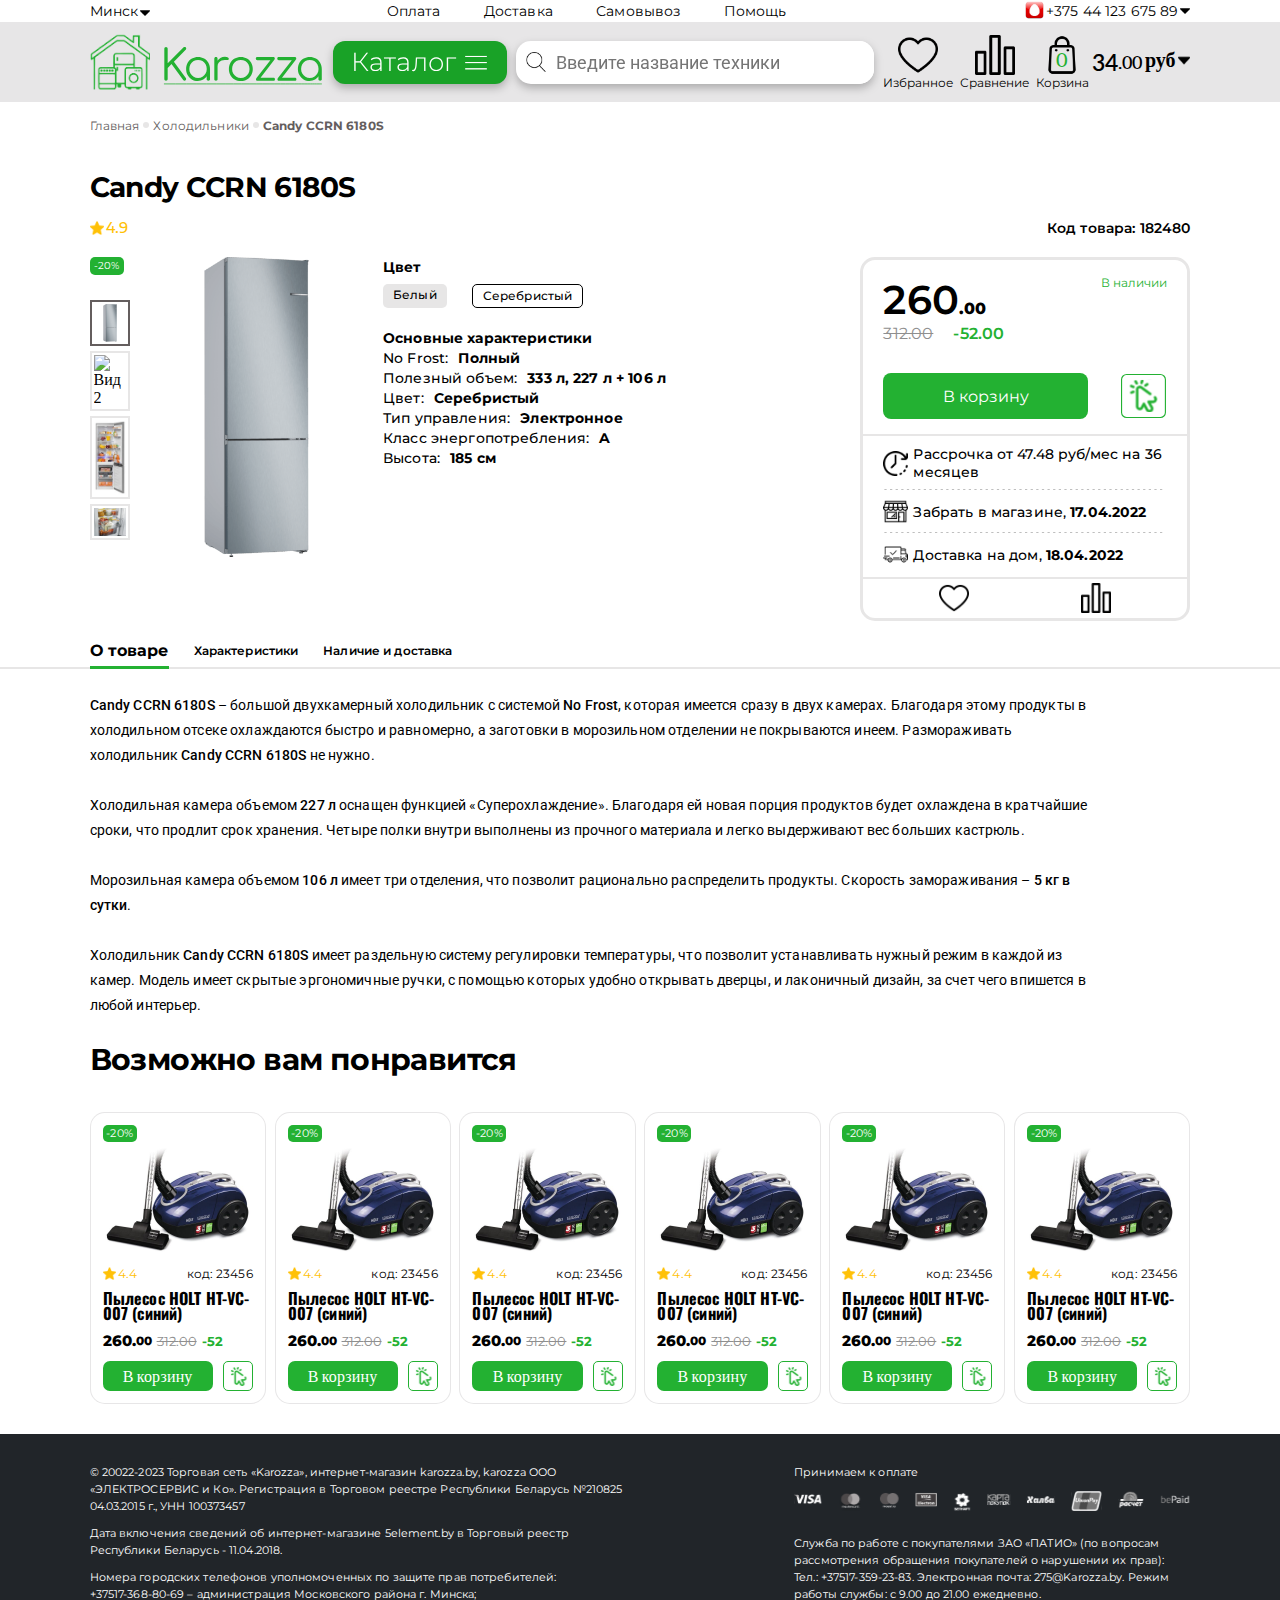
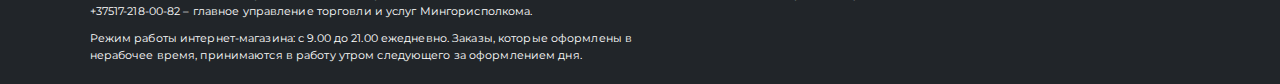
==== good.html @ b3f17692 "Адаптивная основа трёх страниц" ====
<!DOCTYPE html>
<html lang="ru">
  <head>
    <meta charset="utf-8" />
    <meta name="viewport" content="width=device-width, initial-scale=1" />
    <title>Karozza</title>
    <link
      rel="shortcut icon"
      href="./src/images/logo1.svg"
      type="image/x-icon"
    />
    <link rel="stylesheet" href="./src/scss/good_styles.css" />
    <link
      href="https://fonts.googleapis.com/css?family=Montserrat:100,200,300,regular,500,600,700,800,900,100italic,200italic,300italic,italic,500italic,600italic,700italic,800italic,900italic"
      rel="stylesheet"
    />
    <link
      href="https://fonts.googleapis.com/css?family=Comfortaa:300,regular,500,600,700"
      rel="stylesheet"
    />
    <link
      href="https://fonts.googleapis.com/css?family=Lato:100,100italic,300,300italic,regular,italic,700,700italic,900,900italic"
      rel="stylesheet"
    />
    <link
      href="https://fonts.googleapis.com/css?family=Oswald:200,300,regular,500,600,700"
      rel="stylesheet"
    />
    <link
      href="https://fonts.googleapis.com/css?family=Outfit:100,200,300,regular,500,600,700,800,900"
      rel="stylesheet"
    />
    <link
      href="https://fonts.googleapis.com/css?family=Roboto:100,100italic,300,300italic,regular,italic,500,500italic,700,700italic,900,900italic"
      rel="stylesheet"
    />
    <link
      href="https://fonts.googleapis.com/css?family=Encode+Sans+Expanded:100,200,300,regular,500,600,700,800,900"
      rel="stylesheet"
    />
  </head>
  <body>
    <header>
      <div class="under-menu">
        <div id="city">
          <p>Минск</p>
          <img class="city-down" src="./src/images/city-down.png" />
        </div>
        <div class="info">
          Информация<img class="info-down" src="./src/images/city-down.png" />
        </div>
        <div class="help">
          <p id="payment">Оплата</p>
          <p id="delivery">Доставка</p>
          <p id="selfCaring">Самовывоз</p>
          <p id="help">Помощь</p>
        </div>
        <div class="tel-number">
          <div class="num__change">
            <img src="src/images/MTS.png" class="tel-icon" />
            <p>+375 44 123 675 89</p>
          </div>
          <img class="num__icon-phone" src="src/images/phone.png" />
          <img class="num-down" src="src/images/city-down.png" />
        </div>
      </div>
      <div class="menu">
        <div class="logo">
          <img class="logo__img" src="src/images/logo.svg" />
          <img class="logo__text" src="./src/images/Name.svg" />
        </div>
        <div id="catalog">
          <p>Каталог</p>
          <img src="src/images/catalog.png" />
        </div>
        <div class="search">
          <img src="src/images/search.png" />
          <input type="text" placeholder="Введите название техники" />
        </div>
        <div class="buttons">
          <div class="menu-buttons">
            <img src="src/images/chosen.png" />
            <p>Избранное</p>
          </div>
          <div class="menu-buttons">
            <img src="src/images/comparison.png" />
            <p>Сравнение</p>
          </div>
          <div id="buy">
            <div class="busket-icon">
              <div>
                <img src="src/images/bag.png" />
                <p>Корзина</p>
              </div>
              <p id="amount">0</p>
            </div>
            <div class="menu__price">
              <p id="rub">34</p>
              <p class="t">.</p>
              <p id="kop">00</p>
              <p class="rub">руб</p>
              <img class="basket" src="src/images/city-down.png" />
            </div>
          </div>
        </div>
      </div>
      <div class="menu__bottom">
        <p class="menu__bottom-info">Информация</p>
        <p>Сравнение</p>
        <p>Избранное</p>
        <p>Корзина</p>
      </div>
    </header>
    <main>
      <section class="nav">
        <a><p>Главная</p></a>
        <img src="src/images/circle.svg" alt="" />
        <a><p>Холодильники</p></a>
        <img src="src/images/circle.svg" alt="" />
        <a><p class="bold">Candy CCRN 6180S</p></a>
      </section>
      <h1>Candy CCRN 6180S</h1>
      <div class="mark-code">
        <div class="mark">
          <img src="src/images/star.png" alt="Оценка:" />
          4.9
        </div>
        <p class="code">Код товара: 182480</p>
      </div>
      <section class="good">
        <div class="left">
          <div class="new-string">
            <div class="good__photos">
              <div class="sale">-20%</div>
              <img src="src/images/fridge.png" class="chosen" alt="Вид 1" />
              <img src="src/images/fridge-side1.png" alt="Вид 2" />
              <img src="src/images/fridge-side2.jpg" alt="Вид 3" />
              <img src="src/images/fridge-side3.jpg" alt="Вид 4" />
            </div>
            <img class="good__image-main" src="src/images/fridge.png" alt="" />
          </div>
          <div class="good__char">
            <div class="good__char-color">
              <p>Цвет</p>
              <div class="color-choose">
                <div class="chosen">Белый</div>
                <div>Серебристый</div>
              </div>
            </div>
            <p class="bold">Основные характеристики</p>
            <div class="row">
              <p>No Frost:⠀</p>
              <p class="bold">Полный</p>
            </div>
            <div class="row">
              <p>Полезный объем:⠀</p>
              <p class="bold">333 л, 227 л + 106 л</p>
            </div>
            <div class="row">
              <p>Цвет:⠀</p>
              <p class="bold">Серебристый</p>
            </div>
            <div class="row">
              <p>Тип управления:⠀</p>
              <p class="bold">Электронное</p>
            </div>
            <div class="row">
              <p>Класс энергопотребления:⠀</p>
              <p class="bold">A</p>
            </div>
            <div class="row">
              <p>Высота:⠀</p>
              <p class="bold">185 см</p>
            </div>
          </div>
        </div>
        <div class="good__actions">
          <p class="aval">В наличии</p>
          <div class="good__actions__price">
            <div class="literal">
              <p class="literal-rub">260</p>
              <p class="literal-kop">.00</p>
            </div>
            <div>
              <p class="before-price">312.00</p>
              <p class="minus-price">-52.00</p>
            </div>
          </div>
          <div class="good__actions-buttons">
            <button>В корзину</button>
            <img src="src/images/OneClickBuy.svg" />
          </div>
          <img class="long-line" src="src/images/long-line.png" />
          <div class="row">
            <img src="src/images/clock.png" />
            <p>Рассрочка от 47.48 руб/мес на 36 месяцев</p>
          </div>
          <img class="line" src="src/images/line.svg" alt="" />
          <div class="row">
            <img src="src/images/shop.png" />
            <p>Забрать в магазине, <span class="bold">17.04.2022</span></p>
          </div>
          <img class="line" src="src/images/line.svg" alt="" />
          <div class="row">
            <img src="src/images/car.png" />
            <p>Доставка на дом, <span class="bold">18.04.2022</span></p>
          </div>
          <img class="long-line" src="src/images/long-line.png" />
          <div class="like">
            <img src="src/images/chosen.png" />
            <img src="src/images/comparison.png" />
          </div>
        </div>
      </section>
      <section class="text">
        <div class="text__headers">
          <p class="chosen">О товаре</p>
          <p>Характеристики</p>
          <p>Наличие и доставка</p>
        </div>
        <img src="src/images/long-line.png" class="long-line" />
        <p class="text__main-text">
          <span class="bold">Candy CCRN 6180S</span> – большой двухкамерный
          холодильник с системой <span class="bold">No Frost</span>, которая
          имеется сразу в двух камерах. Благодаря этому продукты в холодильном
          отсеке охлаждаются быстро и равномерно, а заготовки в морозильном
          отделении не покрываются инеем. Размораживать холодильник
          <span class="bold">Candy CCRN 6180S</span> не нужно.
          <br />
          <br />
          Холодильная камера объемом <span class="bold">227 л</span> оснащен
          функцией «Суперохлаждение». Благодаря ей новая порция продуктов будет
          охлаждена в кратчайшие сроки, что продлит срок хранения. Четыре полки
          внутри выполнены из прочного материала и легко выдерживают вес больших
          кастрюль.
          <br />
          <br />
          Морозильная камера объемом <span class="bold">106 л</span> имеет три
          отделения, что позволит рационально распределить продукты. Скорость
          замораживания – <span class="bold">5 кг в сутки</span>. <br /><br />
          Холодильник <span class="bold">Candy CCRN 6180S</span> имеет
          раздельную систему регулировки температуры, что позволит устанавливать
          нужный режим в каждой из камер. Модель имеет скрытые эргономичные
          ручки, с помощью которых удобно открывать дверцы, и лаконичный дизайн,
          за счет чего впишется в любой интерьер.
        </p>
      </section>
      <section class="hits">
        <div class="string-hits">
          <h1>Возможно вам понравится</h1>
        </div>
        <div class="all-hits">
          <div class="main-good">
            <div class="sale">-20%</div>
            <img src="src/images/vac-cl.png" />
            <div class="good-info">
              <div class="mark">
                <img src="src/images/star.png" />
                <p>4.4</p>
              </div>
              <p>код: 23456</p>
            </div>
            <p id="name">Пылесос HOLT HT-VC-007 (синий)</p>
            <div class="price">
              <div class="main-price">
                <p class="literal-rub">260.</p>
                <p class="literal-cop">00</p>
              </div>
              <div class="before-price">
                <p class="before-rub">312.</p>
                <p class="before-kop">00</p>
              </div>
              <p class="minus-price">-52</p>
            </div>
            <div class="good-buttons">
              <button>В корзину</button>
              <div><img class="click" src="src/images/click.svg" /></div>
            </div>
          </div>
          <div class="main-good">
            <div class="sale">-20%</div>
            <img src="src/images/vac-cl.png" />
            <div class="good-info">
              <div class="mark">
                <img src="src/images/star.png" />
                <p>4.4</p>
              </div>
              <p>код: 23456</p>
            </div>
            <p id="name">Пылесос HOLT HT-VC-007 (синий)</p>
            <div class="price">
              <div class="main-price">
                <p class="literal-rub">260.</p>
                <p class="literal-cop">00</p>
              </div>
              <div class="before-price">
                <p class="before-rub">312.</p>
                <p class="before-kop">00</p>
              </div>
              <p class="minus-price">-52</p>
            </div>
            <div class="good-buttons">
              <button>В корзину</button>
              <div><img class="click" src="src/images/click.svg" /></div>
            </div>
          </div>
          <div class="main-good">
            <div class="sale">-20%</div>
            <img src="src/images/vac-cl.png" />
            <div class="good-info">
              <div class="mark">
                <img src="src/images/star.png" />
                <p>4.4</p>
              </div>
              <p>код: 23456</p>
            </div>
            <p id="name">Пылесос HOLT HT-VC-007 (синий)</p>
            <div class="price">
              <div class="main-price">
                <p class="literal-rub">260.</p>
                <p class="literal-cop">00</p>
              </div>
              <div class="before-price">
                <p class="before-rub">312.</p>
                <p class="before-kop">00</p>
              </div>
              <p class="minus-price">-52</p>
            </div>
            <div class="good-buttons">
              <button>В корзину</button>
              <div><img class="click" src="src/images/click.svg" /></div>
            </div>
          </div>
          <div class="good__string-new"></div>
          <div class="main-good">
            <div class="sale">-20%</div>
            <img src="src/images/vac-cl.png" />
            <div class="good-info">
              <div class="mark">
                <img src="src/images/star.png" />
                <p>4.4</p>
              </div>
              <p>код: 23456</p>
            </div>
            <p id="name">Пылесос HOLT HT-VC-007 (синий)</p>
            <div class="price">
              <div class="main-price">
                <p class="literal-rub">260.</p>
                <p class="literal-cop">00</p>
              </div>
              <div class="before-price">
                <p class="before-rub">312.</p>
                <p class="before-kop">00</p>
              </div>
              <p class="minus-price">-52</p>
            </div>
            <div class="good-buttons">
              <button>В корзину</button>
              <div><img class="click" src="src/images/click.svg" /></div>
            </div>
          </div>
          <div class="main-good">
            <div class="sale">-20%</div>
            <img src="src/images/vac-cl.png" />
            <div class="good-info">
              <div class="mark">
                <img src="src/images/star.png" />
                <p>4.4</p>
              </div>
              <p>код: 23456</p>
            </div>
            <p id="name">Пылесос HOLT HT-VC-007 (синий)</p>
            <div class="price">
              <div class="main-price">
                <p class="literal-rub">260.</p>
                <p class="literal-cop">00</p>
              </div>
              <div class="before-price">
                <p class="before-rub">312.</p>
                <p class="before-kop">00</p>
              </div>
              <p class="minus-price">-52</p>
            </div>
            <div class="good-buttons">
              <button>В корзину</button>
              <div><img class="click" src="src/images/click.svg" /></div>
            </div>
          </div>
          <div class="main-good">
            <div class="sale">-20%</div>
            <img src="src/images/vac-cl.png" />
            <div class="good-info">
              <div class="mark">
                <img src="src/images/star.png" />
                <p>4.4</p>
              </div>
              <p>код: 23456</p>
            </div>
            <p id="name">Пылесос HOLT HT-VC-007 (синий)</p>
            <div class="price">
              <div class="main-price">
                <p class="literal-rub">260.</p>
                <p class="literal-cop">00</p>
              </div>
              <div class="before-price">
                <p class="before-rub">312.</p>
                <p class="before-kop">00</p>
              </div>
              <p class="minus-price">-52</p>
            </div>
            <div class="good-buttons">
              <button>В корзину</button>
              <div><img class="click" src="src/images/click.svg" /></div>
            </div>
          </div>
        </div>
      </section>
    </main>
    <footer>
      <div class="footer__container-first">
        <p class="foot-text">
          © 20022-2023 Торговая сеть «Karozza», интернет-магазин karozza.by,
          karozza ООО «ЭЛЕКТРОСЕРВИС и Ко». Регистрация в Торговом реестре
          Республики Беларусь №210825 04.03.2015 г., УНН 100373457
        </p>
        <p class="foot-text">
          Дата включения сведений об интернет-магазине 5element.by в Торговый
          реестр Республики Беларусь - 11.04.2018.
        </p>
        <p class="foot-text">
          Номера городских телефонов уполномоченных по защите прав
          потребителей:<br />
          +37517-368-80-69 – администрация Московского района г. Минска;<br />
          +37517-218-00-82 – главное управление торговли и услуг
          Мингорисполкома.
        </p>
        <p class="foot-text">
          Режим работы интернет-магазина: с 9.00 до 21.00 ежедневно. Заказы,
          которые оформлены в нерабочее время, принимаются в работу утром
          следующего за оформлением дня.
        </p>
      </div>
      <div>
        <p>Принимаем к оплате</p>
        <img src="src/images/PaymentIcons.svg" />
        <p>
          Служба по работе с покупателями ЗАО «ПАТИО» (по вопросам рассмотрения
          обращения покупателей о нарушении их прав): Тел.: +37517-359-23-83.
          Электронная почта: 275@Karozza.by. Режим работы службы: с 9.00 до
          21.00 ежедневно.
        </p>
      </div>
      <div class="footer__low-width">
        <p>Принимаем к оплате</p>
        <img src="src/images/PaymentIcons.svg" />
        <p>
          Служба по работе с покупателями ЗАО «ПАТИО»<br />
          (по вопросам рассмотрения обращения покупателей о нарушении их
          прав):<br />
          Тел.: +37517-359-23-83.<br />
          Электронная почта: 275@Karozza.by<br />
          Режим работы службы: с 9.00 до 21.00 ежедневно.
        </p>
        <p class="foot-text">
          © 20022-2023 Торговая сеть «Karozza», интернет-магазин karozza.by,
          karozza ООО «ЭЛЕКТРОСЕРВИС и Ко».<br />
          Регистрация в Торговом реестре Республики Беларусь №210825 04.03.2015
          г., УНН 100373457
        </p>
        <p class="foot-text">
          Дата включения сведений об интернет-магазине 5element.by в Торговый
          реестр Республики Беларусь - 11.04.2018.
        </p>
        <p class="foot-text">
          Номера городских телефонов уполномоченных по защите прав
          потребителей:<br />
          +37517-368-80-69 – администрация Московского района г. Минска;<br />
          +37517-218-00-82 – главное управление торговли и услуг
          Мингорисполкома.
        </p>
        <p class="foot-text">
          Режим работы интернет-магазина: с 9.00 до 21.00 ежедневно.<br />
          Заказы, которые оформлены в нерабочее время, принимаются в работу
          утром следующего за оформлением дня.
        </p>
      </div>
    </footer>
  </body>
</html>
---- src/scss/good_styles.css ----
* {
  padding: 0;
  margin: 0;
  border: 0;
}

*,
*:before,
*:after {
  box-sizing: border-box;
  -moz-box-sizing: border-box;
  -webkit-box-sizing: border-box;
}

a:focus,
a:active {
  outline: none;
}

header .under-menu {
  font-family: "Montserrat";
  font-style: normal;
  font-weight: 400;
  font-size: 14px;
  line-height: 22px;
  letter-spacing: 0.01em;
}

header .menu #amount, header .menu .menu__price {
  font-family: "Lato";
  font-style: normal;
}

header {
  position: fixed;
  width: 100%;
  z-index: 1000;
}

header .under-menu {
  background-color: white;
  display: flex;
  align-items: center;
  justify-content: space-between;
}

header .under-menu * {
  display: flex;
  align-items: center;
}

header .under-menu #city {
  margin-left: 7%;
  position: relative;
  width: auto;
}

header .under-menu .city-down {
  margin-left: 2px;
  margin-top: 3px;
  position: relative;
  width: 10px;
}

header .under-menu .help {
  position: relative;
  display: flex;
  justify-content: space-between;
  width: 400px;
}

header .under-menu .help:first-child {
  margin-left: 15%;
}

header .under-menu .tel-number {
  position: relative;
  margin-right: 7%;
}

header .under-menu .tel-number .num__icon-phone {
  width: 15px;
  height: auto;
  display: none;
}

header .under-menu .tel-number img {
  width: 23px;
  height: 21px;
}

header .under-menu .tel-number .num-down {
  margin-left: 2px;
  margin-top: 0px;
  position: relative;
  width: 10px;
  height: 10px;
}

header .info {
  display: none;
}

header .menu {
  display: flex;
  align-items: center;
  justify-content: space-between;
  height: 80px;
  width: 100%;
  background-color: #e7e6e7;
}

header .menu * {
  display: flex;
}

header .menu .logo {
  align-items: center;
  margin-left: 7%;
}

header .menu .logo .logo__text {
  width: 165px;
  margin-left: 10px;
  margin-top: 10px;
}

header .menu .logo .logo__img {
  width: 60px;
}

header .menu .logo p {
  font-family: "Comfortaa";
  font-style: normal;
  font-weight: 400;
  font-size: 45px;
  letter-spacing: -0.05em;
  color: #23b132;
  padding-bottom: -1000px;
  border-bottom: 1px solid #23b132;
}

header .menu #catalog {
  background-color: #19a227;
  border-radius: 12px;
  display: flex;
  align-items: center;
  color: #ffffff;
  width: 174px;
  height: 43px;
  font-family: "Montserrat";
  font-style: normal;
  font-weight: 300;
  font-size: 26px;
  letter-spacing: 0.01em;
  filter: drop-shadow(0px 4px 4px rgba(0, 0, 0, 0.25));
}

header .menu #catalog p {
  margin-left: 10%;
}

header .menu #catalog img {
  width: 22px;
  height: 20px;
  margin-top: -1px;
  margin-left: 5%;
  filter: invert(1);
}

header .menu .search {
  display: flex;
  align-items: center;
  width: 28%;
  height: 43px;
  background-color: white;
  border-radius: 15px;
  filter: drop-shadow(0px 4px 4px rgba(0, 0, 0, 0.25));
}

header .menu .search img {
  margin: 10px;
  width: 20px;
}

header .menu .search input {
  font-family: "Roboto";
  font-style: normal;
  font-weight: 400;
  font-size: 18px;
  line-height: 23px;
  outline: none;
  height: 43px;
  width: 100%;
  border-top-right-radius: 15px;
  border-bottom-right-radius: 15px;
}

header .menu .menu-buttons {
  display: flex;
  flex-direction: column;
  align-items: center;
  font-family: "Montserrat";
  font-style: normal;
  font-weight: 400;
  font-size: 12px;
}

header .menu .menu-buttons img {
  width: 40px;
}

header .menu #amount {
  font-weight: 500;
  font-size: 20px;
  line-height: 24px;
  margin-left: 0px;
}

header .menu .buttons {
  margin-right: 7%;
  width: 24%;
  align-items: center;
  justify-content: space-between;
  display: flex;
}

header .menu .menu__price {
  display: flex;
  align-items: center;
  margin-left: 3px;
  font-weight: 600;
  line-height: 31px;
}

header .menu .menu__price #rub {
  font-size: 23px;
}

header .menu .menu__price .t {
  font-size: 18px;
}

header .menu .menu__price #kop {
  font-size: 18px;
}

header .menu .menu__price .rub {
  font-size: 20px;
  font-family: "Open Sans";
  margin-left: 3px;
  margin-top: -3px;
}

header .menu .menu__price img {
  margin-left: 2px;
  margin-top: -3px;
  position: relative;
  width: 12.85px;
  height: 12.45px;
}

header .menu .busket-icon {
  display: flex;
  flex-direction: column;
  align-items: center;
  font-family: "Montserrat";
  font-style: normal;
  font-weight: 400;
  font-size: 12px;
}

header .menu .busket-icon * {
  display: flex;
  flex-direction: column;
  align-items: center;
}

header .menu .busket-icon img {
  width: 40px;
}

header .menu .busket-icon #amount {
  position: relative;
  color: #23b132;
  top: -43px;
  margin-bottom: -25px;
}

header .menu__bottom {
  width: 100%;
  display: none;
  align-items: center;
  position: fixed;
  bottom: 0;
  z-index: 1000;
}

header .menu__bottom p {
  width: 100%;
  text-align: center;
  height: 40px;
  border: 1px solid rgba(35, 31, 32, 0.11);
  background-color: white;
  line-height: 40px;
  font-family: "Montserrat";
  font-style: normal;
  font-weight: 400;
  font-size: 14px;
}

header .menu__bottom-info {
  display: none;
}

@media (max-width: 1250px) {
  header .menu .menu__price {
    display: none;
  }
}

@media (max-width: 1200px) {
  header .menu #catalog {
    width: 43px;
    justify-content: center;
  }
  header .menu #catalog p {
    display: none;
  }
  header .menu #catalog img {
    margin-left: 0;
  }
}

@media (max-width: 900px) {
  header .under-menu .help {
    width: 300px;
  }
  header .menu .buttons {
    display: none;
  }
  header .menu .search {
    margin-right: 7%;
    width: 50%;
  }
  header .menu__bottom {
    display: flex;
  }
}

@media (max-width: 800px) {
  header .menu .logo__text {
    display: none;
  }
  header .menu .search {
    width: 70%;
  }
}

@media (max-width: 700px) {
  header .under-menu #city {
    margin-left: 2%;
  }
  header .under-menu .tel-number {
    margin-right: 2%;
  }
  header .under-menu .help {
    display: none;
  }
  header .menu .logo {
    margin-left: 2%;
  }
  header .menu .search {
    margin-right: 2%;
  }
  header .menu__bottom .menu__bottom-info {
    display: block;
  }
}

@media (max-width: 450px) {
  header .menu .search {
    width: 58%;
  }
  header .menu__bottom {
    height: 30px;
  }
  header .menu__bottom p {
    font-size: 10px;
  }
}

footer {
  background-color: #212529;
  padding: 30px;
  padding-bottom: 10px;
  padding-left: 7%;
  padding-right: 7%;
  display: flex;
  justify-content: space-between;
  flex-wrap: wrap;
  position: relative;
  z-index: auto;
}

footer p {
  font-family: "Montserrat";
  font-style: normal;
  font-weight: 400;
  font-size: 11px;
  line-height: 17px;
  letter-spacing: 0.01em;
  color: #ffffff;
  margin-bottom: 10px;
}

footer div {
  width: 36%;
}

footer div img {
  width: 100%;
  margin-bottom: 20px;
}

footer .footer__container-first {
  width: 50%;
}

footer .footer__low-width {
  width: 100%;
  display: none;
}

@media (max-width: 700px) {
  footer {
    padding-right: 2%;
    padding-left: 2%;
  }
}

@media (max-width: 1200px) {
  footer div {
    display: none;
  }
  footer .footer__low-width {
    display: block;
  }
  footer .footer__low-width img {
    width: 400px;
  }
}

@media (max-width: 900px) {
  footer {
    padding-bottom: 50px;
  }
}

@media (max-width: 450px) {
  footer .footer__low-width img {
    width: 100%;
  }
}

body {
  user-select: none;
}

main {
  padding: 102px 7% 30px 7%;
  overflow: hidden;
}

main .nav {
  display: flex;
  align-items: center;
  padding-top: 15px;
  padding-bottom: 30px;
}

main .nav a {
  font-family: "Montserrat";
  font-style: normal;
  font-size: 12px;
  line-height: 18px;
  letter-spacing: 0.01em;
  color: #645e5e;
}

main .nav img {
  margin: 0 4px 2px 4px;
  width: 6px;
}

main .nav .bold {
  font-weight: bold;
}

main h1 {
  font-family: "Montserrat";
  font-style: normal;
  font-weight: 700;
  font-size: 28px;
  line-height: 44px;
  letter-spacing: -0.02em;
  margin-bottom: 10px;
}

main .mark-code {
  display: flex;
  justify-content: space-between;
}

main .mark-code .mark {
  display: flex;
  align-items: center;
  color: #ffc107;
  font-family: "Encode Sans Expanded";
  font-style: normal;
  font-weight: 500;
  font-size: 14px;
  line-height: 16px;
  letter-spacing: 0.01em;
}

main .mark-code .mark img {
  width: 14px;
  margin-right: 2px;
}

main .mark-code .code {
  font-family: "Montserrat";
  font-style: normal;
  font-weight: 600;
  font-size: 14px;
  letter-spacing: 0.01em;
}

main .good__string-new {
  display: none;
  height: 5px;
  width: 1000px;
}

main .main-good {
  background: #ffffff;
  border-radius: 15px;
  border: 3px solid rgba(35, 31, 32, 0.11);
  width: 200px;
  height: auto;
  padding: 12px;
}

main .main-good #name {
  font-family: "Oswald";
  font-style: normal;
  font-weight: 700;
  font-size: 15px;
  line-height: 15px;
  letter-spacing: 0.01em;
  margin-top: 10px;
}

main .main-good .sale {
  position: relative;
  background: #23b132;
  border-radius: 5px;
  width: 34px;
  height: 17px;
  color: white;
  font-family: "Montserrat";
  font-style: normal;
  font-weight: 400;
  text-align: center;
  font-size: 11px;
  line-height: 17px;
  letter-spacing: 0.01em;
  z-index: 10;
}

main .main-good img {
  position: relative;
  margin-top: -20px;
  width: 180px;
  z-index: 1;
}

main .main-good .mark {
  display: flex;
  align-items: center;
  color: #ffc107;
  font-family: "Encode Sans";
  font-style: normal;
  font-weight: 400;
  font-size: 15px;
  letter-spacing: 0.01em;
}

main .main-good .mark img {
  width: 13px;
  margin-right: 2px;
  margin-top: 0;
}

main .main-good .price {
  margin-top: 10px;
  margin-bottom: 10px;
  display: flex;
  align-items: center;
  flex-wrap: wrap;
}

main .main-good .price .main-price {
  display: flex;
  align-items: center;
}

main .main-good .price .main-price .literal-rub {
  font-family: "Montserrat";
  font-style: normal;
  font-weight: 800;
  font-size: 15px;
}

main .main-good .price .main-price .literal-cop {
  font-family: "Montserrat";
  font-style: normal;
  font-weight: 800;
  font-size: 12px;
}

main .main-good .price .before-price {
  display: flex;
  align-items: center;
  margin-left: 5px;
  color: #8f8f8f;
  font-family: "Montserrat";
  font-style: normal;
  font-weight: 400;
  font-size: 13px;
  text-decoration: line-through;
}

main .main-good .price .minus-price {
  font-family: "Montserrat";
  margin-left: 5px;
  font-style: normal;
  font-weight: 700;
  font-size: 13px;
  line-height: 20px;
  color: #23b132;
}

main .main-good .good-buttons {
  display: flex;
  align-items: center;
}

main .main-good .good-buttons button {
  width: 170px;
  height: 30px;
  background: #23b132;
  border-radius: 7px;
  font-family: "Outfit";
  font-style: normal;
  font-weight: 400;
  font-size: 16px;
  letter-spacing: 0.01em;
  color: #ffffff;
}

main .main-good .good-buttons div {
  padding: 5px;
  width: 30px;
  height: 30px;
  margin-left: 10px;
  border-radius: 5px;
  border: #23b132 solid 1px;
}

main .main-good .good-buttons .click {
  margin: 0;
  width: 20px;
}

main .main-good .good-info {
  display: flex;
  position: relative;
  z-index: 10;
  align-items: center;
  justify-content: space-between;
  margin-top: -10px;
}

main .main-good .good-info p {
  font-family: "Montserrat";
  font-style: normal;
  font-weight: 400;
  font-size: 12px;
  letter-spacing: 0.01em;
}

main .hits {
  width: 100%;
  margin-top: 20px;
}

main .hits h1 {
  font-family: "Montserrat";
  font-style: normal;
  font-weight: 700;
  font-size: 30px;
  margin-bottom: 30px;
}

main .hits .all-hits {
  display: flex;
  align-items: center;
  justify-content: space-between;
  width: 100%;
  flex-wrap: wrap;
}

main .text .long-line {
  margin-left: -10%;
  width: 120%;
  height: 2px;
}

main .text__main-text {
  margin-top: 20px;
  font-family: "Roboto";
  font-style: normal;
  font-weight: 400;
  font-size: 13.5px;
  line-height: 25px;
  letter-spacing: 0.01em;
  max-width: 1000px;
}

main .text__main-text .bold {
  font-weight: 500;
}

main .text__headers {
  position: relative;
  margin-top: 20px;
  z-index: 1;
  display: flex;
  font-family: "Montserrat";
  font-style: normal;
  font-weight: 600;
  font-size: 12px;
  line-height: 20px;
  letter-spacing: 0.01em;
  margin-bottom: -14.5px;
}

main .text__headers p {
  margin-right: 25px;
}

main .text__headers p:hover {
  animation: font 0.5s forwards;
}

main .text__headers .chosen {
  font-weight: 700;
  font-size: 16px;
  padding-bottom: 5px;
  border-bottom: 3px solid #23b132;
}

main .text__headers .chosen:hover {
  animation: none;
}

@keyframes font {
  from {
    font-weight: 600;
    font-size: 12px;
  }
  to {
    font-weight: 700;
    font-size: 16px;
  }
}

main .new-string {
  display: flex;
}

main .good {
  margin-top: 20px;
  display: flex;
  justify-content: space-between;
}

main .good .left {
  display: flex;
  justify-content: space-between;
  width: 50%;
}

main .good__actions {
  border: 3px solid #e7e6e6;
  border-radius: 15px;
  width: 330px;
  padding: 20px;
  padding-bottom: 5px;
}

main .good__actions .line {
  width: 100%;
}

main .good__actions .like {
  display: flex;
  justify-content: space-around;
}

main .good__actions .like img {
  width: 30px;
}

main .good__actions .row {
  display: flex;
  align-items: center;
  font-family: "Montserrat";
  font-style: normal;
  font-weight: 500;
  font-size: 14px;
  letter-spacing: 0.01em;
  margin-top: 5px;
  margin-bottom: -5px;
}

main .good__actions .row .bold {
  font-weight: bold;
}

main .good__actions .row img {
  width: 25px;
  margin-right: 5px;
}

main .good__actions .long-line {
  width: calc(100% + 41px);
  margin-left: -20px;
  height: 2px;
  margin-top: 15px;
}

main .good__actions-buttons {
  display: flex;
  align-items: center;
  justify-content: space-between;
  margin-top: 30px;
}

main .good__actions-buttons button {
  font-family: "Montserrat";
  font-style: normal;
  font-weight: 400;
  font-size: 16px;
  background-color: #23b132;
  padding: 10px;
  width: 72%;
  border-radius: 8px;
  color: white;
  height: 46px;
}

main .good__actions-buttons img {
  width: 46px;
}

main .good__actions .aval {
  font-family: "Montserrat";
  font-style: normal;
  font-weight: 400;
  font-size: 12px;
  text-align: right;
  color: #23b132;
  margin: -5px 0 -15px;
}

main .good__actions__price {
  font-family: "Montserrat";
  font-style: normal;
  letter-spacing: 0.01em;
}

main .good__actions__price .literal {
  display: flex;
  align-items: flex-end;
}

main .good__actions__price .literal .literal-rub {
  font-weight: 600;
  font-size: 40px;
}

main .good__actions__price .literal .literal-kop {
  margin-bottom: 6px;
  font-size: 13;
  font-weight: 800;
}

main .good__actions__price div {
  display: flex;
  align-items: center;
}

main .good__actions__price div .before-price {
  font-size: 16px;
  text-decoration-line: line-through;
  color: #8f8f8f;
  margin-right: 20px;
}

main .good__actions__price div .minus-price {
  font-size: 16px;
  font-weight: 600;
  color: #23b132;
}

main .good__image-main {
  height: 300px;
}

main .good__char {
  font-family: "Montserrat";
  font-style: normal;
  font-weight: 700;
  min-width: 300px;
  font-size: 14px;
  line-height: 20px;
  letter-spacing: 0.01em;
}

main .good__char .bold {
  font-weight: bold;
}

main .good__char .row {
  display: flex;
  align-items: center;
  font-weight: 500;
}

main .good__char-color p {
  margin-bottom: 7px;
}

main .good__char-color .color-choose {
  display: flex;
  margin-bottom: 20px;
  font-weight: 500;
}

main .good__char-color .color-choose div {
  border: 1px solid black;
  border-radius: 5px;
  padding: 1px 10px 1px 10px;
  font-size: 12px;
  margin-right: 25px;
}

main .good__char-color .color-choose .chosen {
  border: 0;
  background-color: #e7e6e6;
}

main .good__photos {
  display: flex;
  flex-direction: column;
}

main .good__photos .chosen {
  border-color: #645e5e;
}

main .good__photos .sale {
  display: block;
  background-color: #23b132;
  border-radius: 5px;
  color: white;
  font-family: "Montserrat";
  font-style: normal;
  font-weight: 400;
  font-size: 10px;
  line-height: 18px;
  letter-spacing: 0.01em;
  text-align: center;
  height: 18px;
  width: 34px;
  margin-bottom: 20px;
}

main .good__photos img {
  width: 40px;
  border: 2px solid #e7e6e6;
  padding: 2px;
  margin-top: 5px;
}

@media (max-width: 1300px) {
  main .main-good {
    width: 16%;
    border: 1px solid rgba(35, 31, 32, 0.11);
  }
}

@media (max-width: 1300px) and (max-width: 1000px) {
  main .main-good #name {
    font-size: calc( 8px + 20.4 * ((100vw - 320px) / 1920));
  }
}

@media (max-width: 1300px) and (min-width: 1000px) {
  main .main-good #name {
    font-size: calc(8px + 12 * (100vw / 1920));
  }
}

@media (max-width: 1300px) {
  main .main-good img {
    width: 100%;
  }
}

@media (max-width: 1100px) {
  main .good__char {
    font-size: calc( 8px + 12 * ((100vw - 320px) / 1600));
    line-height: normal;
  }
  main .good__char-color .color-choose div {
    padding-top: 3px;
    padding-bottom: 3px;
  }
  main .good__actions {
    width: 280px;
  }
  main .good__actions-buttons {
    margin-top: 10px;
  }
}

@media (max-width: 1100px) and (max-width: 1000px) {
  main .main-good .price .main-price .literal-rub {
    font-size: calc( 6px + 22.1 * ((100vw - 320px) / 1920));
  }
}

@media (max-width: 1100px) and (min-width: 1000px) {
  main .main-good .price .main-price .literal-rub {
    font-size: calc(6px + 13 * (100vw / 1920));
  }
}

@media (max-width: 1100px) and (max-width: 1000px) {
  main .main-good .price .main-price .literal-cop {
    font-size: calc( 4px + 18.7 * ((100vw - 320px) / 1920));
  }
}

@media (max-width: 1100px) and (min-width: 1000px) {
  main .main-good .price .main-price .literal-cop {
    font-size: calc(4px + 11 * (100vw / 1920));
  }
}

@media (max-width: 1100px) and (max-width: 1000px) {
  main .main-good .price .before-price {
    font-size: calc( 5px + 18.7 * ((100vw - 320px) / 1920));
  }
}

@media (max-width: 1100px) and (min-width: 1000px) {
  main .main-good .price .before-price {
    font-size: calc(5px + 11 * (100vw / 1920));
  }
}

@media (max-width: 1100px) {
  main .main-good .price .minus-price {
    margin-right: -5px;
  }
}

@media (max-width: 1100px) and (max-width: 1000px) {
  main .main-good .price .minus-price {
    font-size: calc( 2px + 28.9 * ((100vw - 320px) / 1920));
  }
}

@media (max-width: 1100px) and (min-width: 1000px) {
  main .main-good .price .minus-price {
    font-size: calc(2px + 17 * (100vw / 1920));
  }
}

@media (max-width: 1000px) {
  main .main-good {
    padding: 6px;
  }
  main .main-good #name {
    margin-top: 2px;
  }
  main .main-good .good-info img {
    width: 10px;
  }
}

@media (max-width: 1000px) and (max-width: 1000px) {
  main .main-good .good-info p {
    font-size: calc( 6px + 13.6 * ((100vw - 320px) / 1920));
  }
}

@media (max-width: 1000px) and (min-width: 1000px) {
  main .main-good .good-info p {
    font-size: calc(6px + 8 * (100vw / 1920));
  }
}

@media (max-width: 1000px) {
  main .main-good .price {
    margin-top: 2px;
    margin-bottom: 2px;
  }
}

@media (max-width: 1000px) and (max-width: 1000px) {
  main .main-good .good-buttons button {
    font-size: calc( 5px + 17 * ((100vw - 320px) / 1920));
  }
}

@media (max-width: 1000px) and (min-width: 1000px) {
  main .main-good .good-buttons button {
    font-size: calc(5px + 10 * (100vw / 1920));
  }
}

@media (max-width: 1000px) {
  main .good__image-main {
    height: 200px;
  }
  main .good__photos img {
    width: 30px;
  }
  main .good__actions {
    background-color: white;
    padding: 5px;
    width: 143px;
  }
  main .good__actions .aval {
    margin-top: -3px;
  }
  main .good__actions__price .literal {
    margin-bottom: -3px;
  }
  main .good__actions__price .literal .literal-rub {
    font-size: 30px;
  }
  main .good__actions__price .literal .literal-kop {
    font-size: 12px;
    margin-bottom: 4px;
  }
  main .good__actions__price .before-price {
    font-size: 14px;
  }
  main .good__actions__price .minus-price {
    font-size: 14px;
    margin-right: 10px;
  }
  main .good__actions .long-line {
    width: calc(100% + 11px);
    margin-left: -6px;
  }
  main .good__actions .like img {
    width: 25px;
  }
  main .good__actions .row {
    font-size: 10px;
    margin-top: -3px;
    margin-bottom: -10px;
  }
  main .good__actions .row img {
    width: 20px;
  }
  main .good__actions-buttons {
    margin-top: 2px;
    margin-bottom: -10px;
  }
  main .good__actions-buttons button {
    height: 30px;
    padding: 0;
    line-height: 30px;
    font-size: 13px;
  }
  main .good__actions-buttons img {
    width: 30px;
  }
}

@media (max-width: 900px) {
  main .main-good .good-buttons button {
    height: 20px;
  }
  main .main-good .good-buttons div {
    height: 20px;
    width: 20px;
    padding: 1px;
  }
  main .main-good .good-buttons div .click {
    width: 18px;
  }
}

@media (max-width: 700px) {
  main {
    padding: 102px 2% 10px 2%;
  }
  main .nav {
    padding: 5px 0 0;
  }
  main .good__char-color .color-choose .chosen {
    margin-right: 5px;
  }
  main h1,
  main .hits h1 {
    margin-bottom: 0;
  }
  main .text__headers {
    margin-top: 10px;
  }
  main .good__photos .sale {
    margin-bottom: 5px;
  }
  main .good__char-color .color-choose {
    margin-bottom: 5px;
  }
  main .main-good .sale {
    width: 25px;
    height: 15px;
    font-size: 9px;
  }
}

@media (max-width: 600px) {
  main .good__string-new {
    display: block;
  }
  main .good {
    flex-direction: column;
  }
  main .good__actions {
    margin-top: 10px;
    border: 3px solid #e7e6e6;
    border-radius: 15px;
    width: 330px;
    padding: 10px;
    padding-bottom: 5px;
  }
  main .good__actions .line {
    width: 100%;
  }
  main .good__actions .like {
    display: flex;
    justify-content: space-around;
  }
  main .good__actions .like img {
    width: 30px;
  }
  main .good__actions .row {
    display: flex;
    align-items: center;
    font-family: "Montserrat";
    font-style: normal;
    font-weight: 500;
    font-size: 14px;
    letter-spacing: 0.01em;
    margin-top: 5px;
    margin-bottom: -5px;
  }
  main .good__actions .row .bold {
    font-weight: bold;
  }
  main .good__actions .row img {
    width: 25px;
    margin-right: 5px;
  }
  main .good__actions .long-line {
    width: calc(100% + 22px);
    margin-left: -11px;
    height: 2px;
    margin-top: 15px;
  }
  main .good__actions-buttons {
    display: flex;
    align-items: center;
    justify-content: space-between;
    margin-top: 5px;
  }
  main .good__actions-buttons button {
    font-family: "Montserrat";
    font-style: normal;
    font-weight: 400;
    font-size: 16px;
    background-color: #23b132;
    padding: 10px;
    width: 72%;
    border-radius: 8px;
    color: white;
    height: 46px;
  }
  main .good__actions-buttons img {
    width: 46px;
  }
  main .good__actions .aval {
    font-family: "Montserrat";
    font-style: normal;
    font-weight: 400;
    font-size: 12px;
    text-align: right;
    color: #23b132;
    margin: -5px 0 -15px;
  }
  main .good__actions__price {
    font-family: "Montserrat";
    font-style: normal;
    letter-spacing: 0.01em;
  }
  main .good__actions__price .literal {
    display: flex;
    align-items: flex-end;
  }
  main .good__actions__price .literal .literal-rub {
    font-weight: 600;
    font-size: 40px;
  }
  main .good__actions__price .literal .literal-kop {
    margin-bottom: 6px;
    font-size: 13;
    font-weight: 800;
  }
  main .good__actions__price div {
    display: flex;
    align-items: center;
  }
  main .good__actions__price div .before-price {
    font-size: 16px;
    text-decoration-line: line-through;
    color: #8f8f8f;
    margin-right: 20px;
  }
  main .good__actions__price div .minus-price {
    font-size: 16px;
    font-weight: 600;
    color: #23b132;
  }
}

@media (max-width: 600px) and (max-width: 1000px) {
  main .good__char {
    font-size: calc( 10px + 23.8 * ((100vw - 320px) / 1920));
  }
}

@media (max-width: 600px) and (min-width: 1000px) {
  main .good__char {
    font-size: calc(10px + 14 * (100vw / 1920));
  }
}

@media (max-width: 600px) {
  main .main-good {
    width: 33%;
  }
}

@media (max-width: 600px) and (max-width: 1000px) {
  main .main-good .good-buttons button {
    font-size: calc( 8px + 28.9 * ((100vw - 320px) / 1920));
  }
}

@media (max-width: 600px) and (min-width: 1000px) {
  main .main-good .good-buttons button {
    font-size: calc(8px + 17 * (100vw / 1920));
  }
}

@media (max-width: 600px) and (max-width: 1000px) {
  main .main-good #name {
    font-size: calc( 10px + 30.6 * ((100vw - 320px) / 1920));
  }
}

@media (max-width: 600px) and (min-width: 1000px) {
  main .main-good #name {
    font-size: calc(10px + 18 * (100vw / 1920));
  }
}

@media (max-width: 600px) {
  main .main-good .good-info img {
    width: 12px;
  }
}

@media (max-width: 600px) and (max-width: 1000px) {
  main .main-good .good-info p {
    font-size: calc( 8px + 20.4 * ((100vw - 320px) / 1920));
  }
}

@media (max-width: 600px) and (min-width: 1000px) {
  main .main-good .good-info p {
    font-size: calc(8px + 12 * (100vw / 1920));
  }
}

@media (max-width: 600px) and (max-width: 1000px) {
  main .main-good .price .main-price .literal-rub {
    font-size: calc( 10px + 34 * ((100vw - 320px) / 1920));
  }
}

@media (max-width: 600px) and (min-width: 1000px) {
  main .main-good .price .main-price .literal-rub {
    font-size: calc(10px + 20 * (100vw / 1920));
  }
}

@media (max-width: 600px) and (max-width: 1000px) {
  main .main-good .price .main-price .literal-cop {
    font-size: calc( 7px + 30.6 * ((100vw - 320px) / 1920));
  }
}

@media (max-width: 600px) and (min-width: 1000px) {
  main .main-good .price .main-price .literal-cop {
    font-size: calc(7px + 18 * (100vw / 1920));
  }
}

@media (max-width: 600px) and (max-width: 1000px) {
  main .main-good .price .before-price {
    font-size: calc( 8px + 30.6 * ((100vw - 320px) / 1920));
  }
}

@media (max-width: 600px) and (min-width: 1000px) {
  main .main-good .price .before-price {
    font-size: calc(8px + 18 * (100vw / 1920));
  }
}

@media (max-width: 600px) and (max-width: 1000px) {
  main .main-good .price .minus-price {
    font-size: calc( 9px + 27.2 * ((100vw - 320px) / 1920));
  }
}

@media (max-width: 600px) and (min-width: 1000px) {
  main .main-good .price .minus-price {
    font-size: calc(9px + 16 * (100vw / 1920));
  }
}

@media (max-width: 500px) {
  main .text__headers {
    position: relative;
    z-index: 1;
    display: flex;
    font-family: "Montserrat";
    font-style: normal;
    font-weight: 600;
    font-size: 10px;
  }
  main .text__headers p {
    margin-right: 4px;
  }
  main .text__headers p:hover {
    animation: minFont 0.5s forwards;
  }
  main .text__headers .chosen {
    font-weight: 700;
    font-size: 11px;
    padding-bottom: 5px;
    border-bottom: 3px solid #23b132;
  }
  @keyframes minFont {
    from {
      font-weight: 600;
      font-size: 10px;
    }
    to {
      font-weight: 700;
      font-size: 10px;
    }
  }
  main .good .left {
    flex-wrap: wrap;
  }
  main .good .good__char {
    margin-top: 15px;
  }
  main .mark-code {
    justify-content: flex-start;
  }
  main .mark-code .code {
    margin-left: 60px;
  }
}

@media (max-width: 500px) and (max-width: 1000px) {
  main .good__char {
    font-size: calc( 13px + 20.4 * ((100vw - 320px) / 1920));
  }
}

@media (max-width: 500px) and (min-width: 1000px) {
  main .good__char {
    font-size: calc(13px + 12 * (100vw / 1920));
  }
}

@media (max-width: 500px) {
  main__headers {
    position: relative;
    margin-top: 20px;
    z-index: 1;
    display: flex;
    font-family: "Montserrat";
    font-style: normal;
    font-weight: 600;
    font-size: 12px;
    line-height: 20px;
    letter-spacing: 0.01em;
    margin-bottom: -14.5px;
  }
  main__headers p {
    margin-right: 25px;
  }
  main__headers p:hover {
    animation: font 0.5s forwards;
  }
  main__headers .chosen {
    font-weight: 700;
    font-size: 16px;
    padding-bottom: 5px;
    border-bottom: 3px solid #23b132;
  }
  main__headers .chosen:hover {
    animation: none;
  }
  @keyframes font {
    from {
      font-weight: 600;
      font-size: 12px;
    }
    to {
      font-weight: 700;
      font-size: 16px;
    }
  }
}

@media (max-width: 400px) {
  main .nav a {
    font-size: 10px;
  }
  main .good__actions {
    background-color: white;
    padding: 5px;
    width: 200px;
  }
  main .good__actions .aval {
    margin-top: -3px;
  }
  main .good__actions__price .literal {
    margin-bottom: -3px;
  }
  main .good__actions__price .literal .literal-rub {
    font-size: 30px;
  }
  main .good__actions__price .literal .literal-kop {
    font-size: 12px;
    margin-bottom: 4px;
  }
  main .good__actions__price .before-price {
    font-size: 14px;
  }
  main .good__actions__price .minus-price {
    font-size: 14px;
    margin-right: 10px;
  }
  main .good__actions .long-line {
    width: calc(100% + 11px);
    margin-left: -6px;
  }
  main .good__actions .like img {
    width: 25px;
  }
  main .good__actions .row {
    font-size: 10px;
    margin-top: -3px;
    margin-bottom: -10px;
  }
  main .good__actions .row img {
    width: 20px;
  }
  main .good__actions-buttons {
    margin-top: 2px;
    margin-bottom: -10px;
  }
  main .good__actions-buttons button {
    height: 30px;
    padding: 0;
    line-height: 30px;
    font-size: 13px;
  }
  main .good__actions-buttons img {
    width: 30px;
  }
}
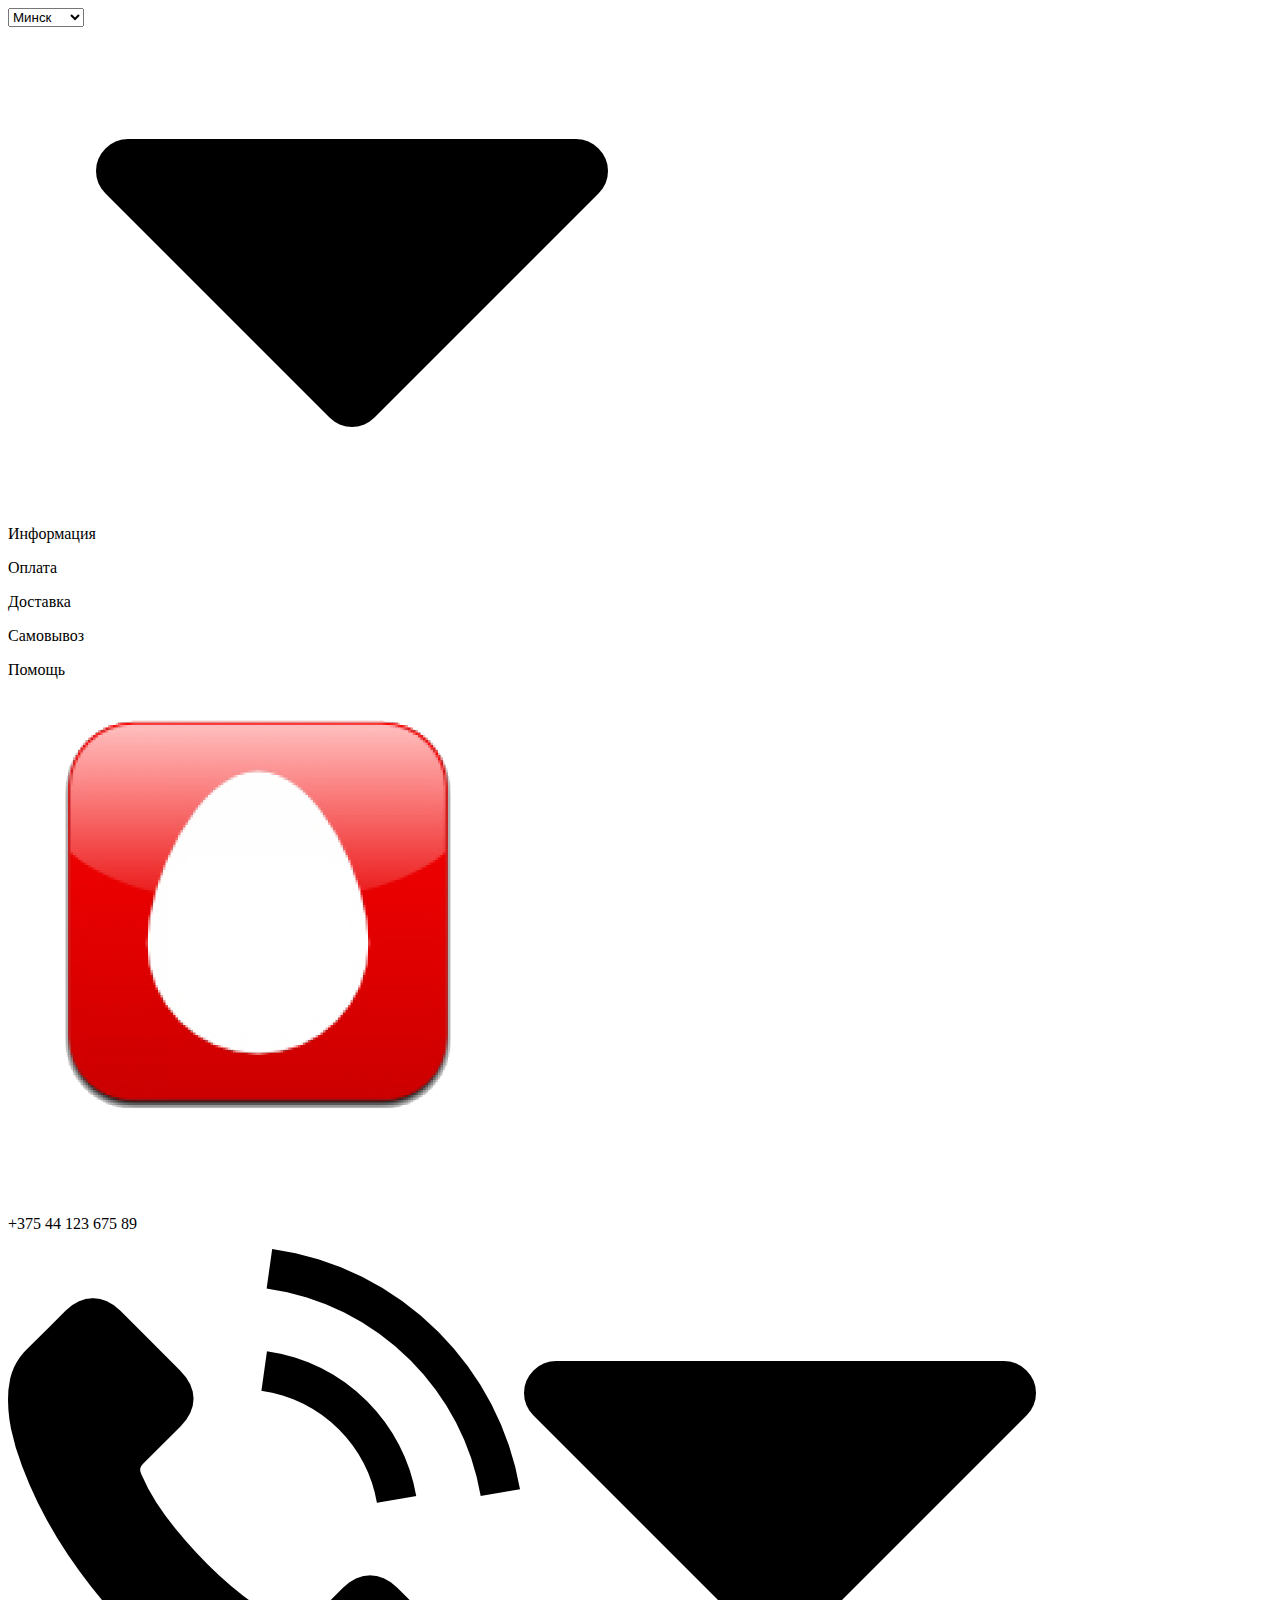
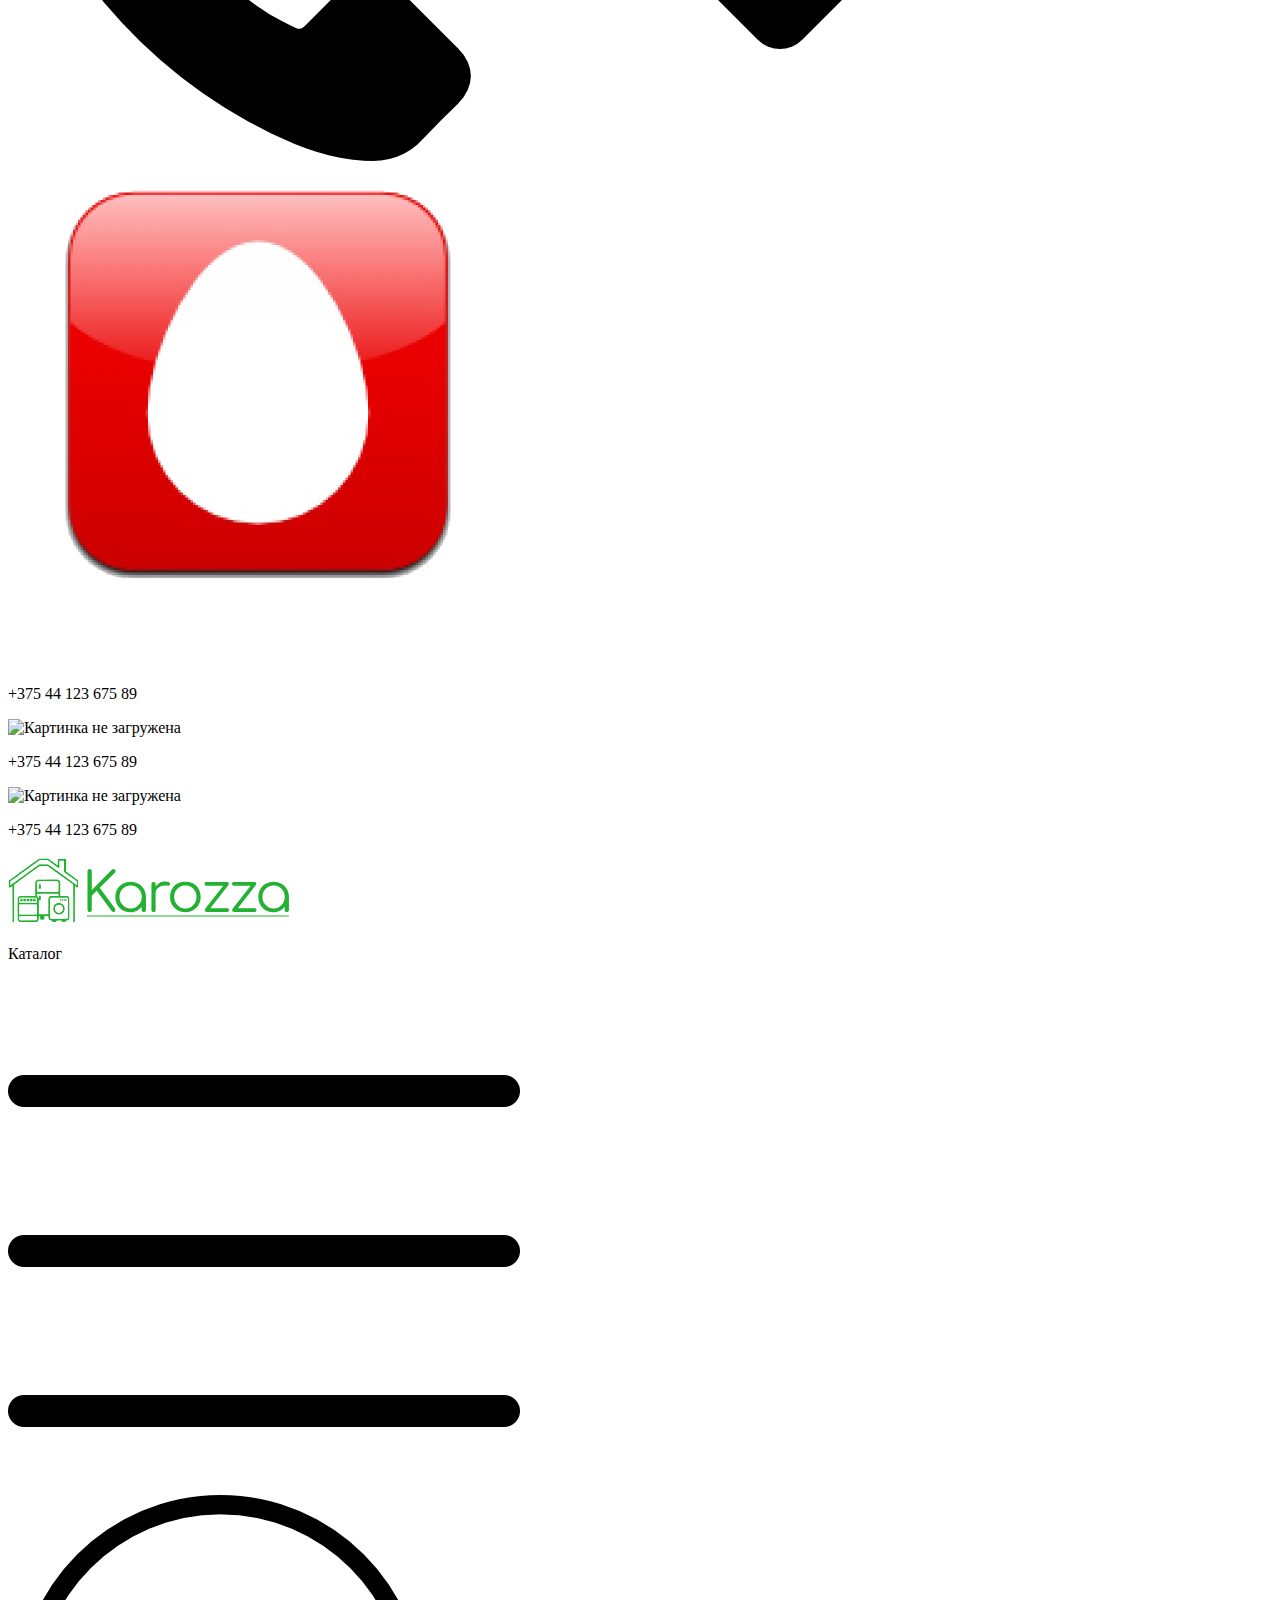
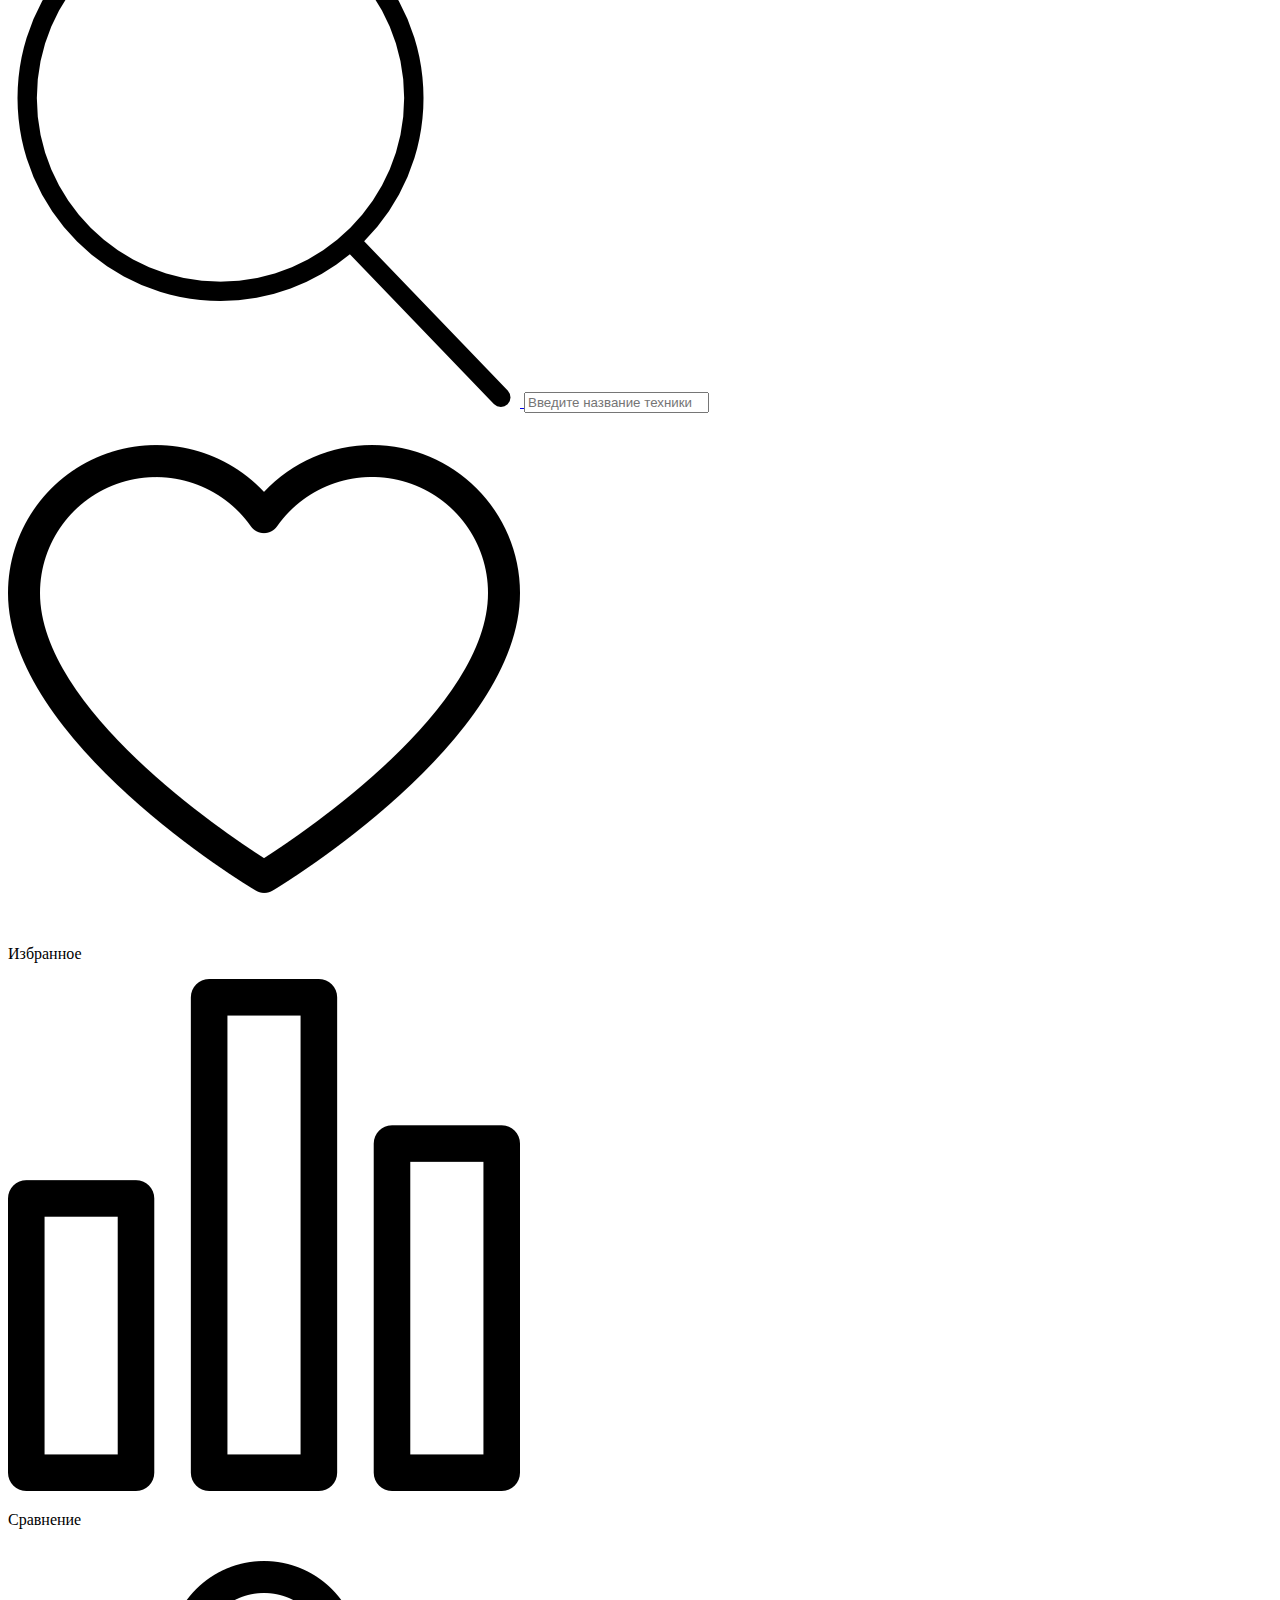
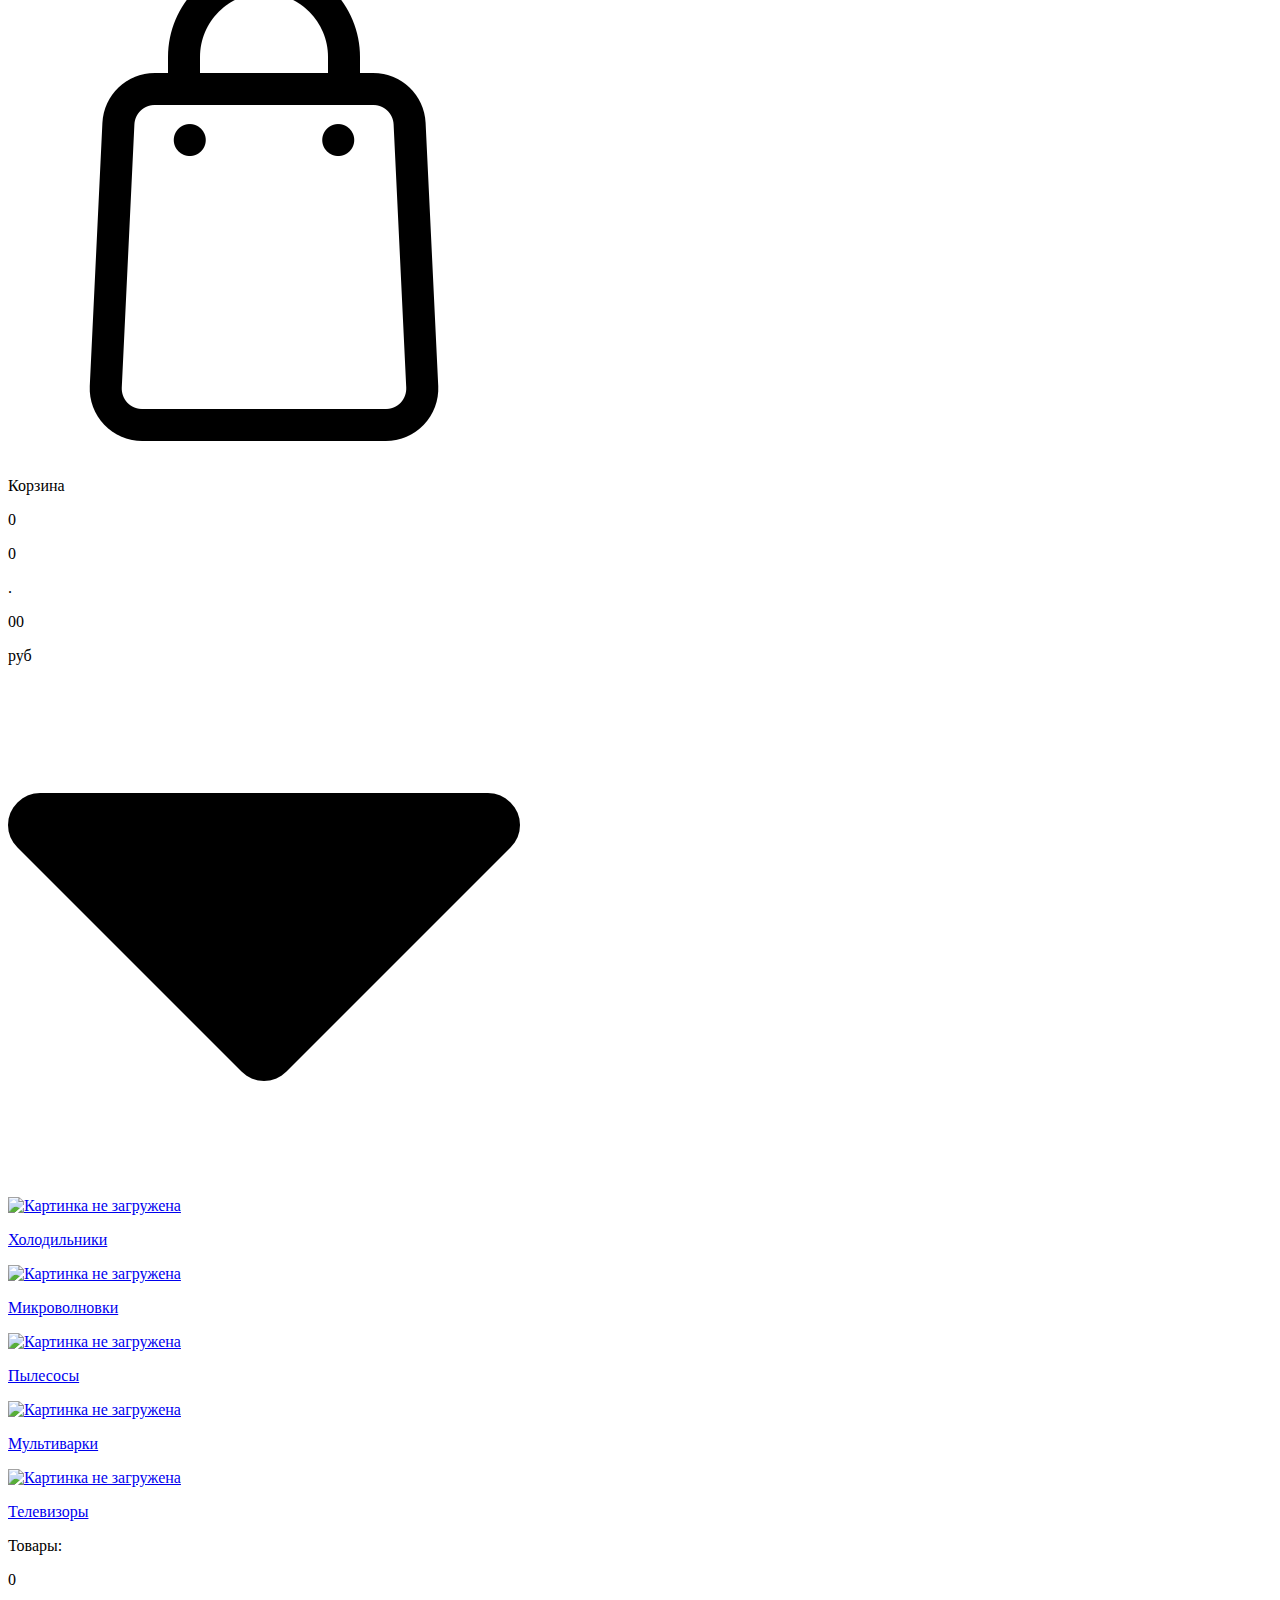
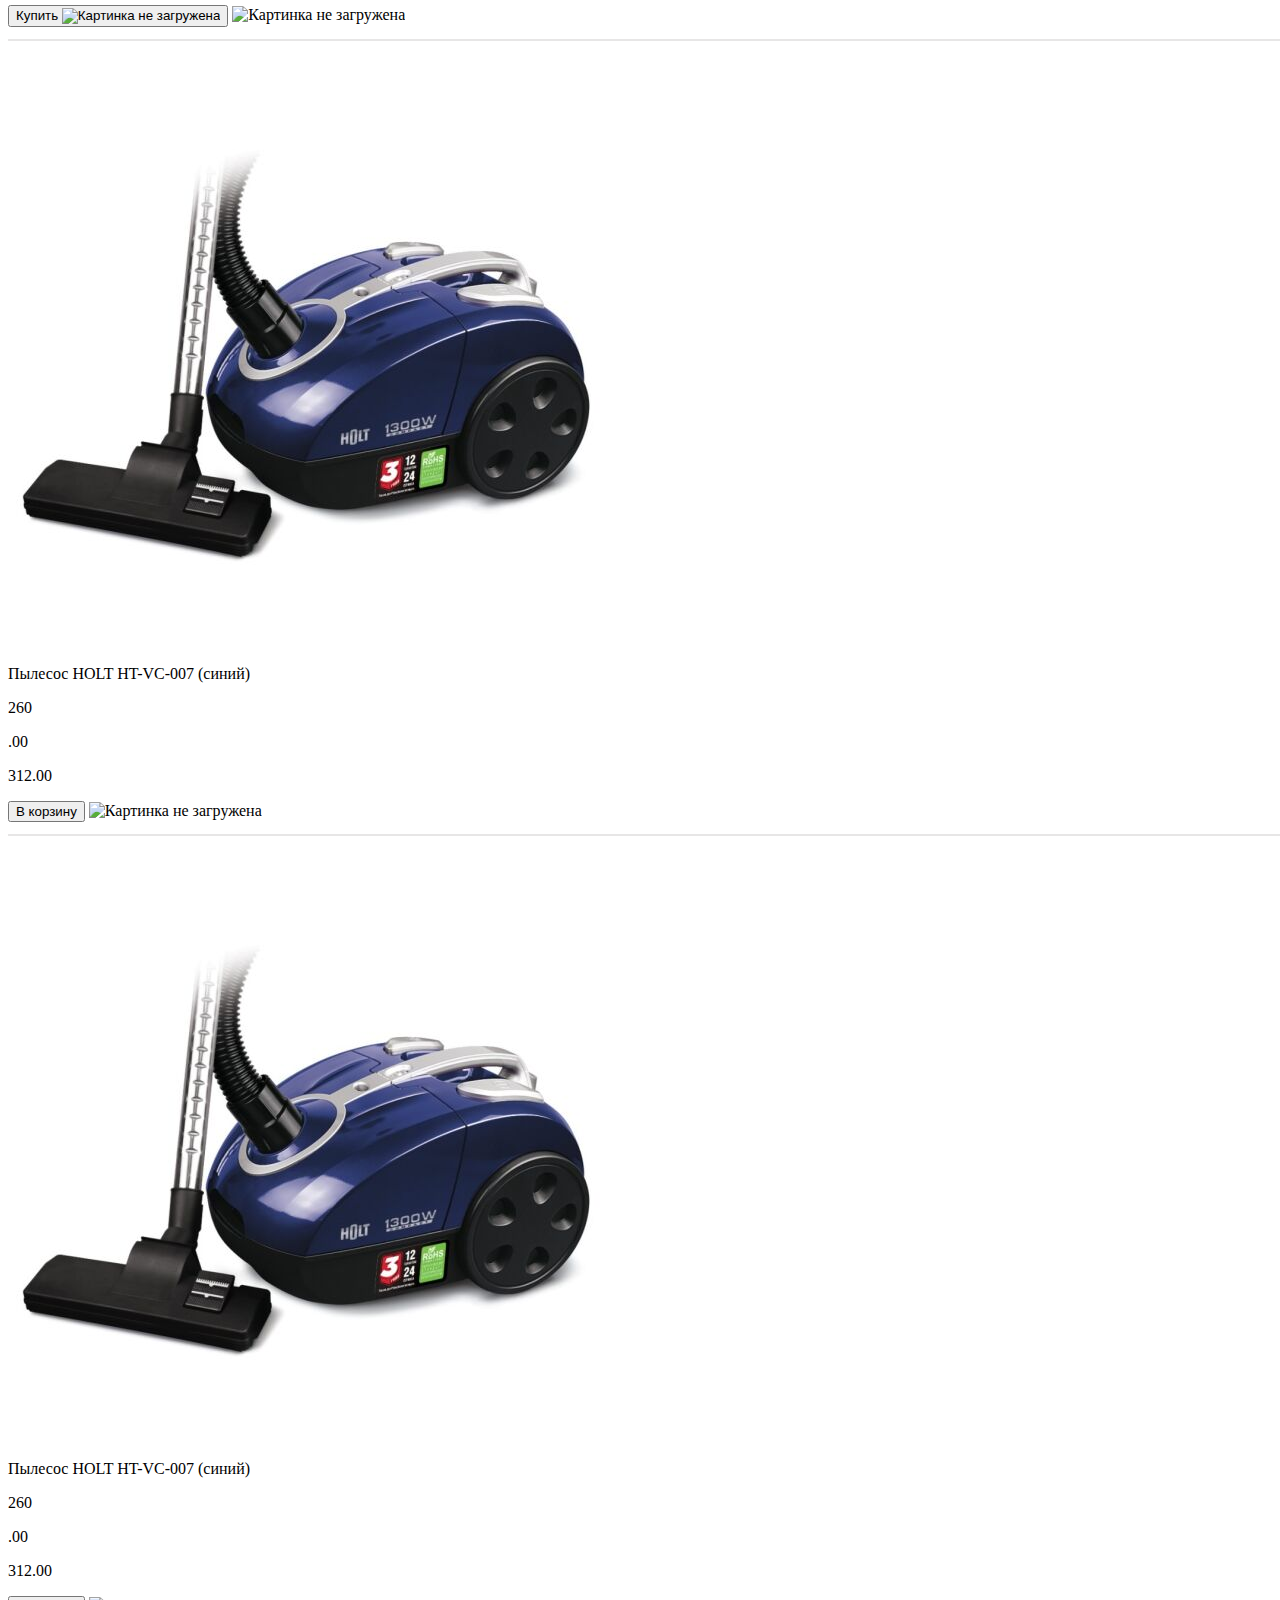
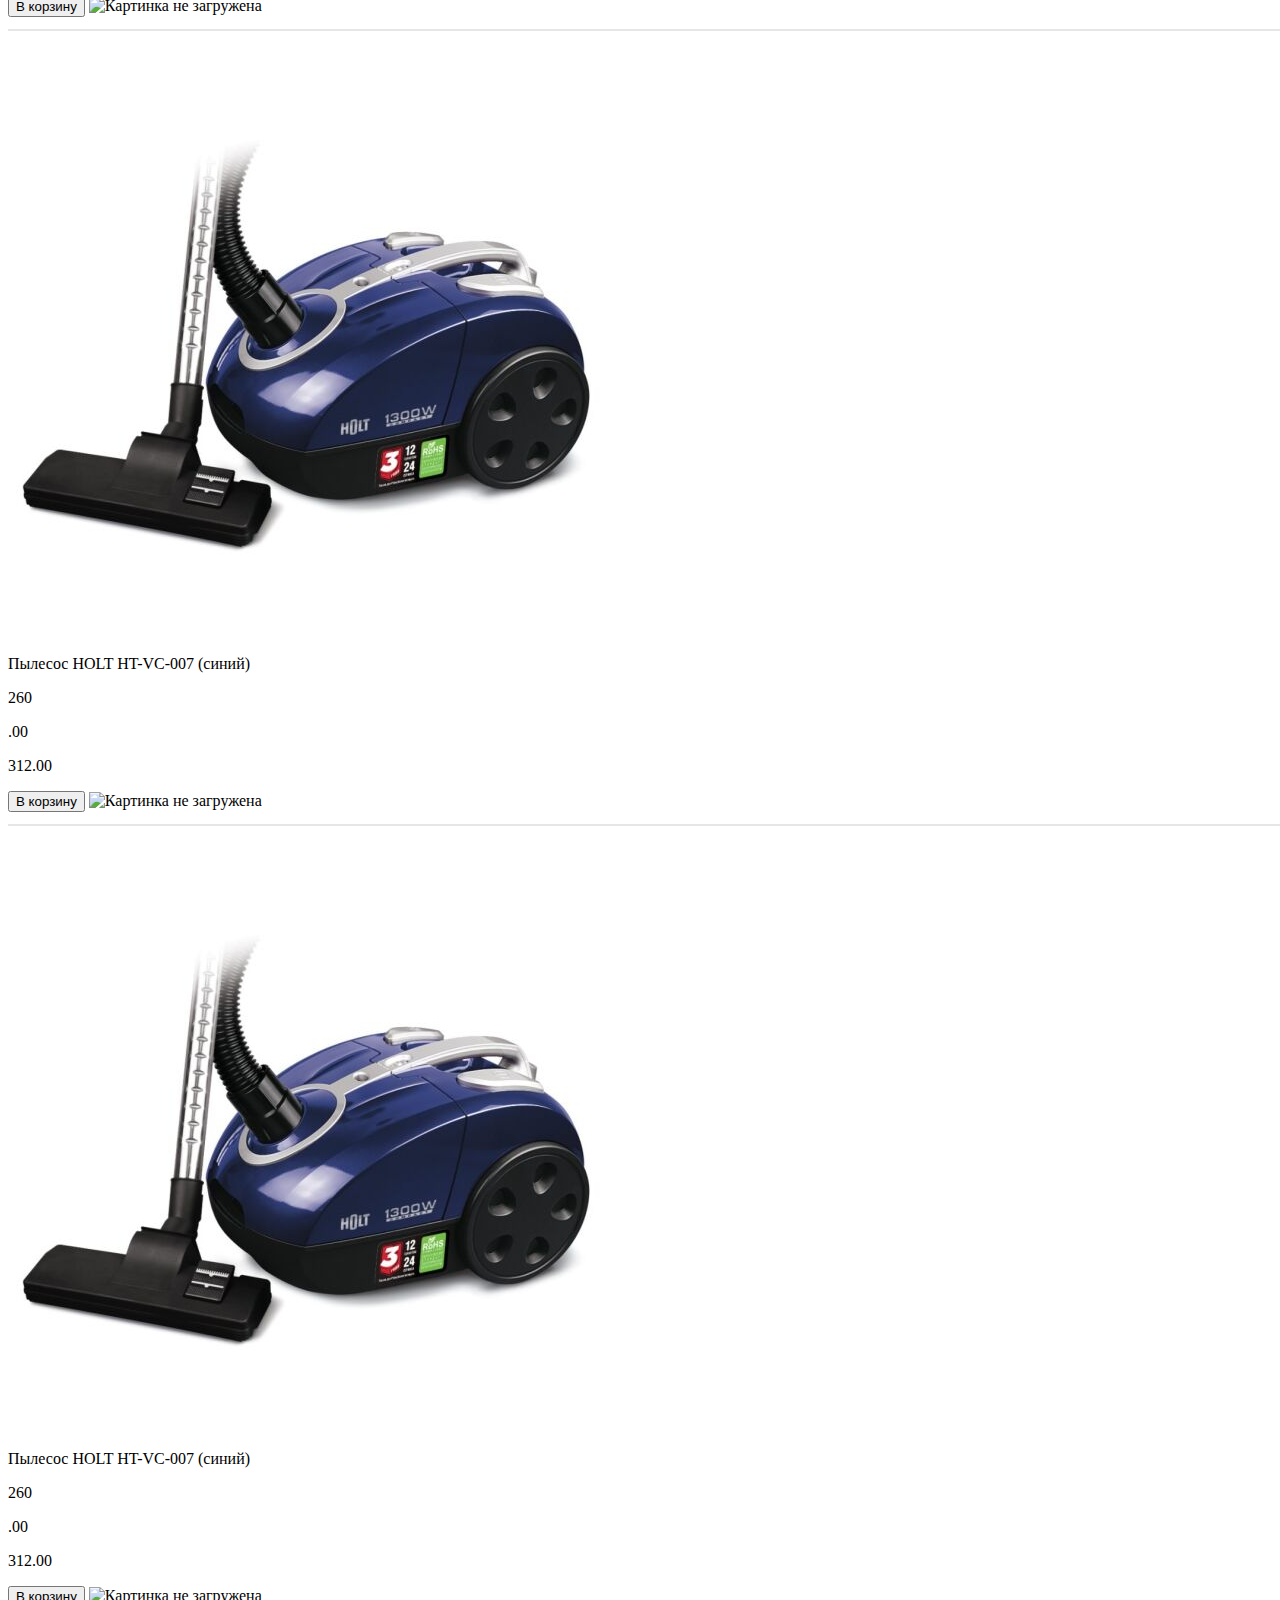
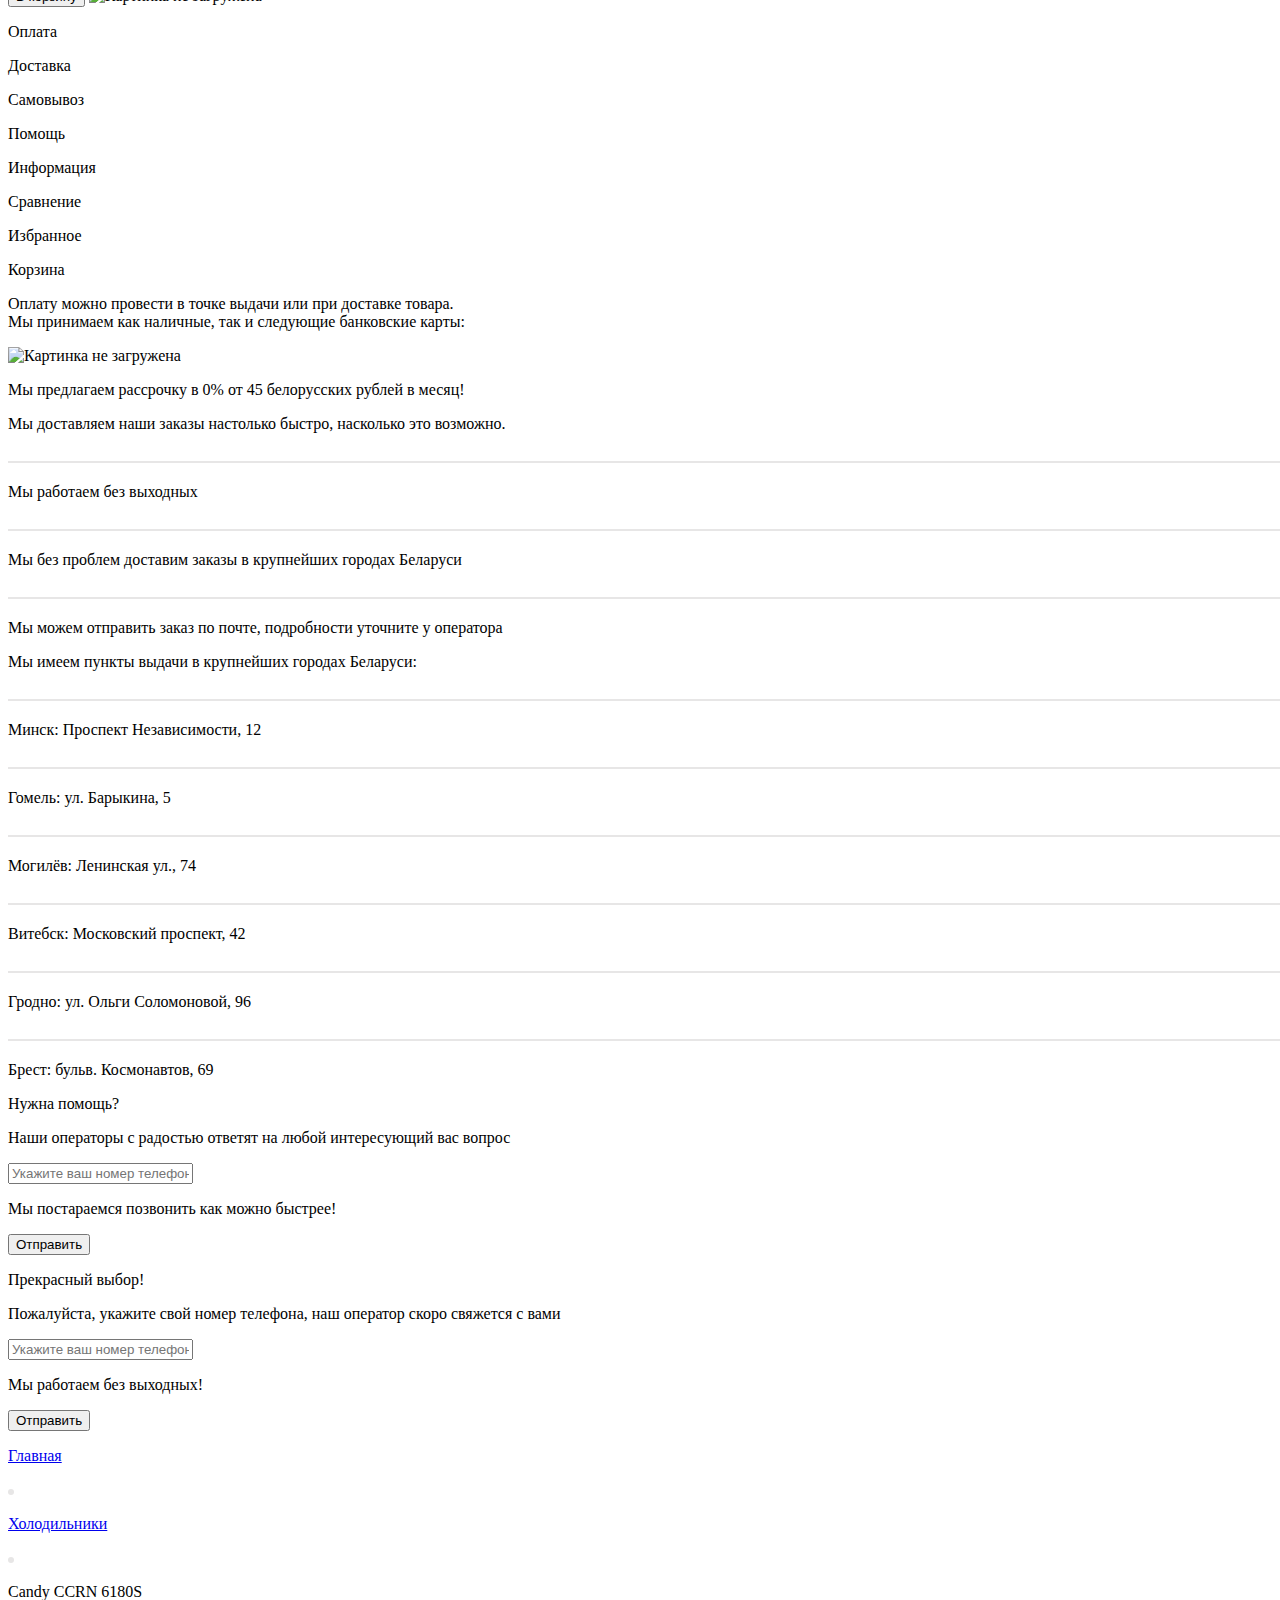
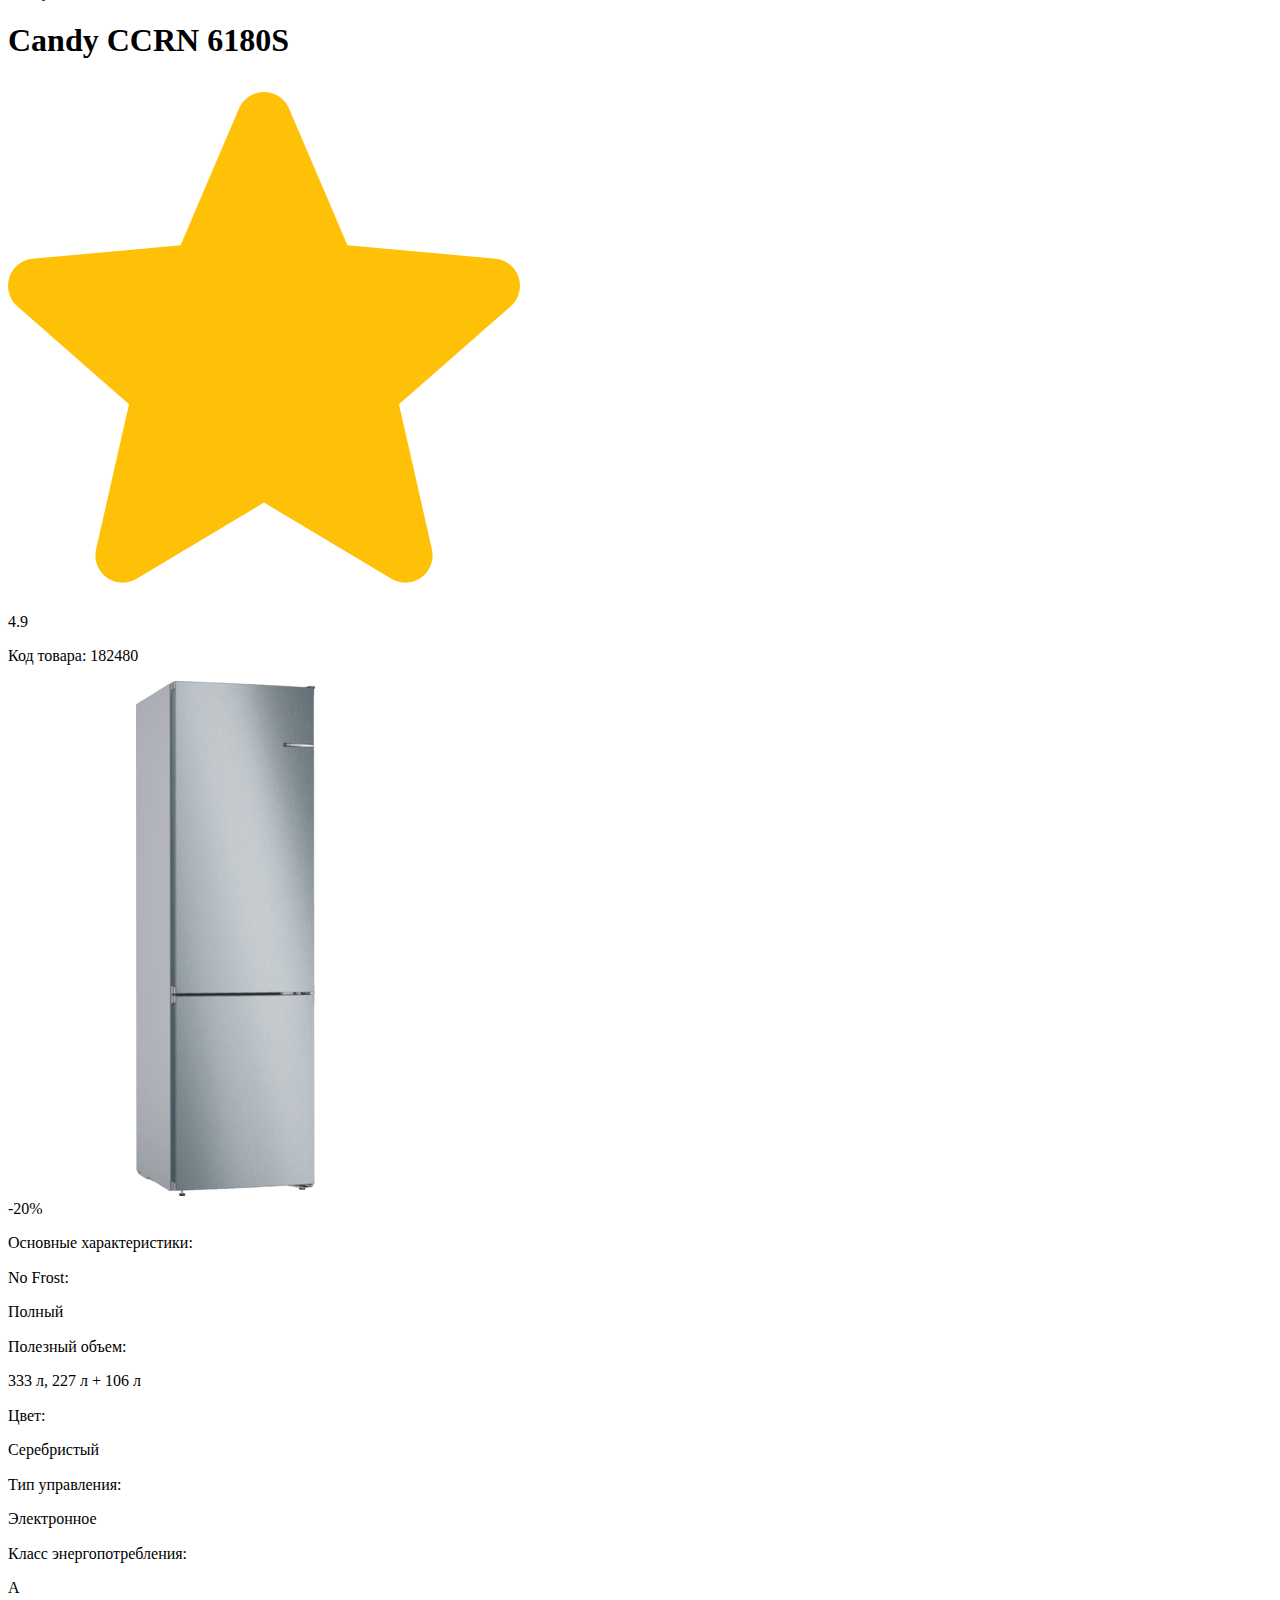
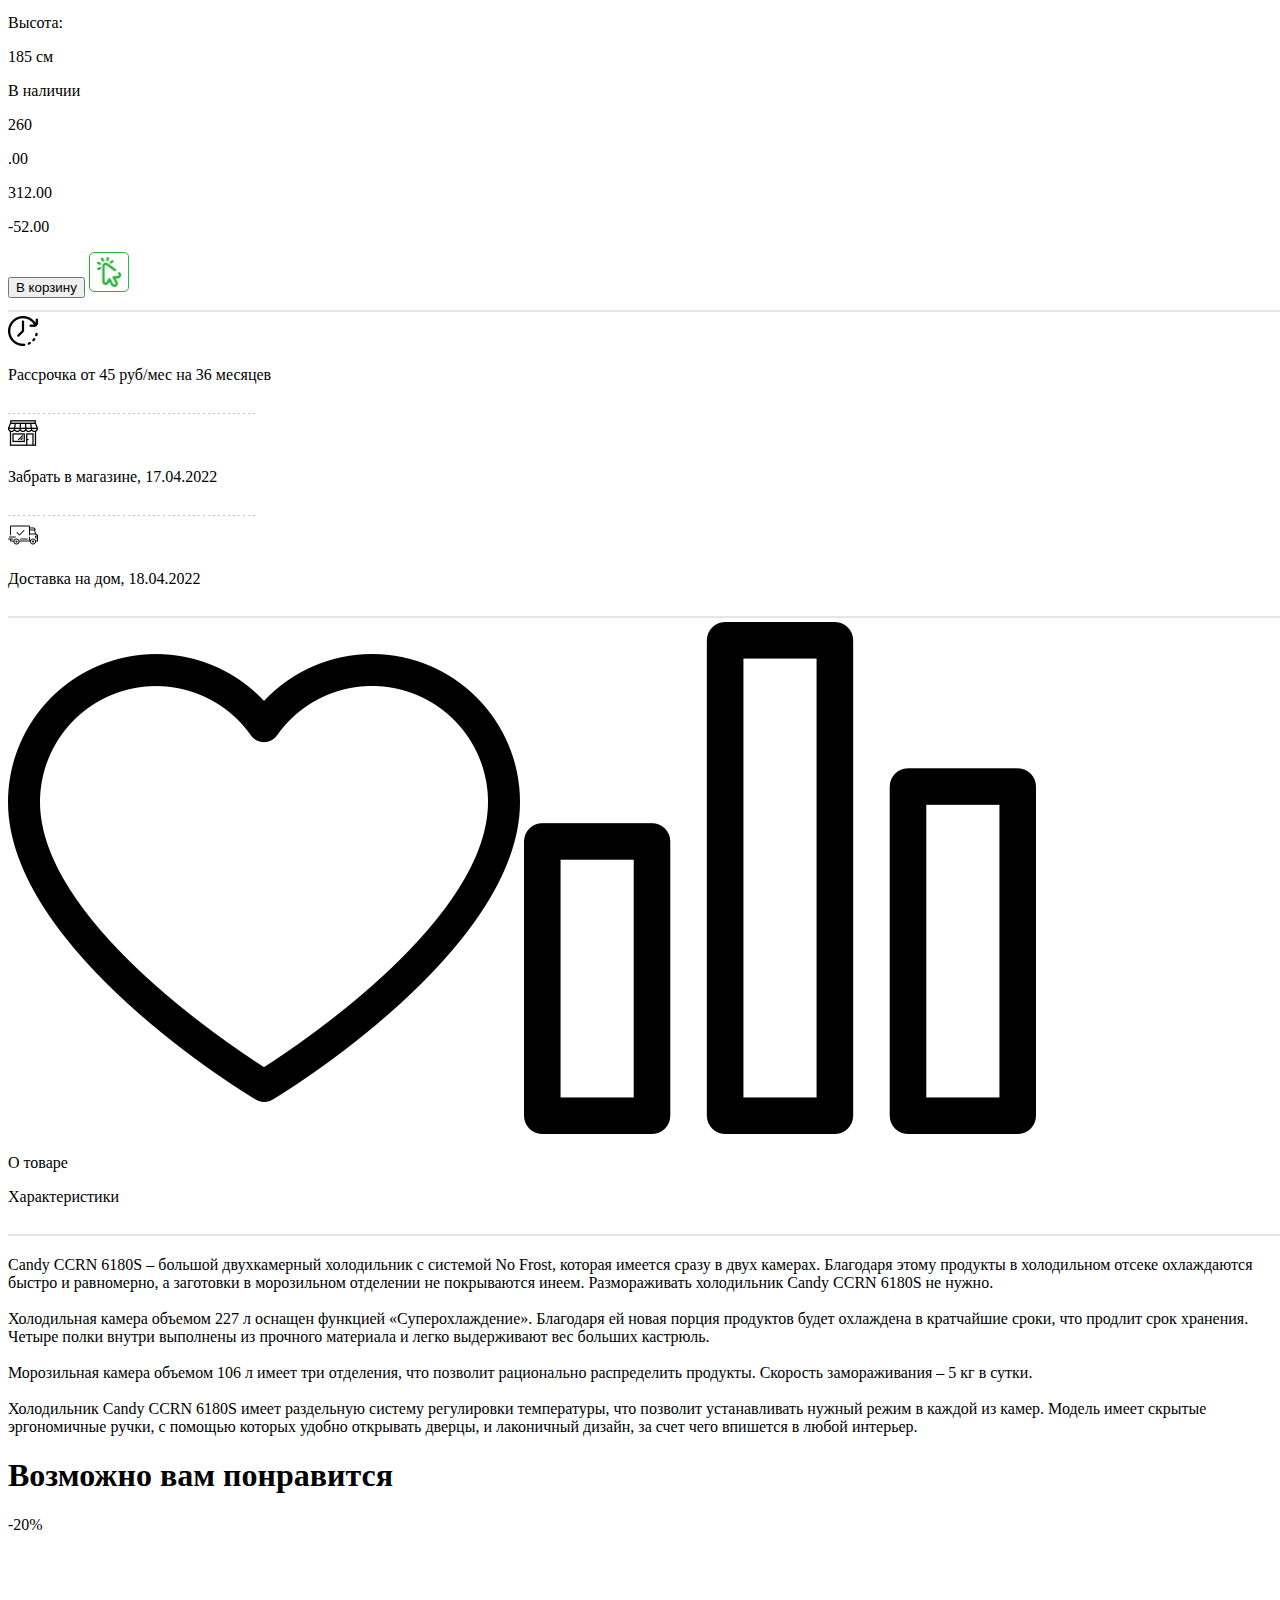
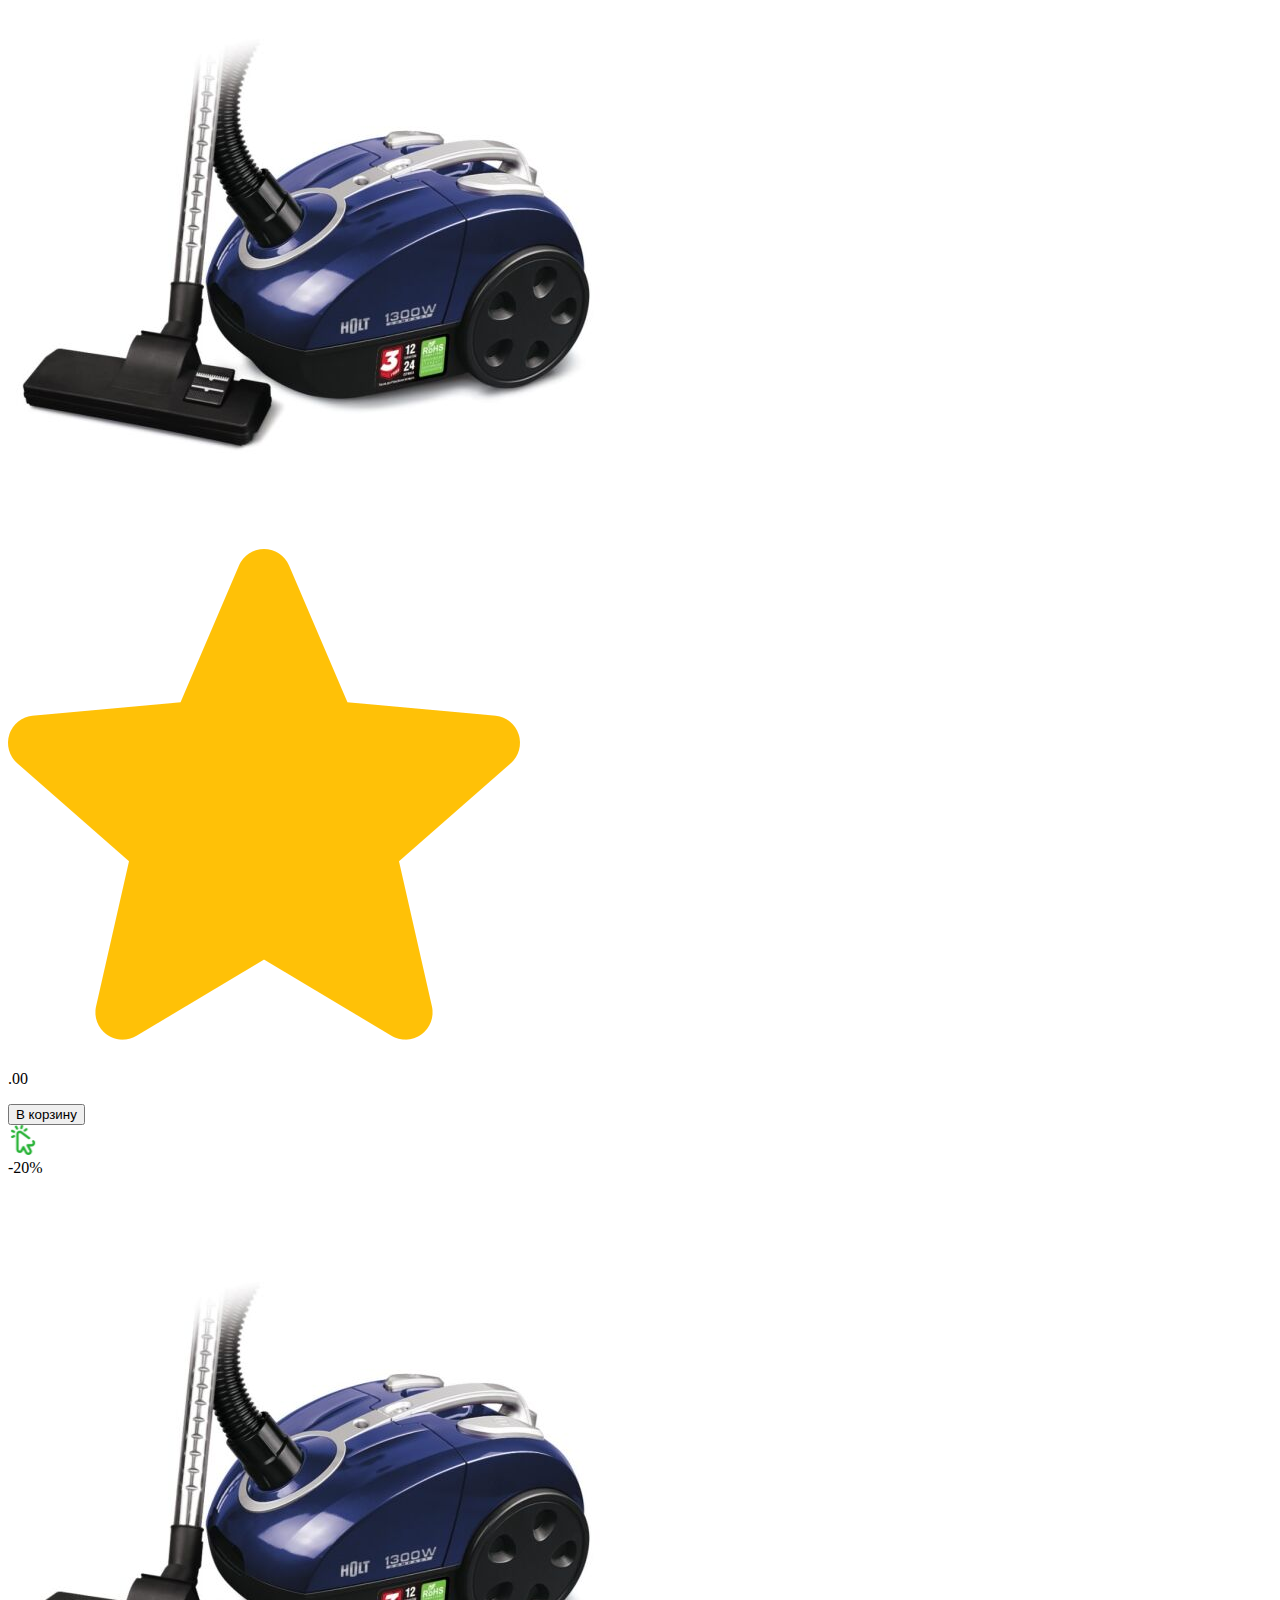
==== commit 7ce46dad: "Записка" ====
--- a/good.html
+++ b/good.html
@@ -9,7 +9,7 @@
       href="./src/images/logo1.svg"
       type="image/x-icon"
     />
-    <link rel="stylesheet" href="./src/scss/good_styles.css" />
+    <link rel="stylesheet" href="./src/css/good_styles.css" />
     <link
       href="https://fonts.googleapis.com/css?family=Montserrat:100,200,300,regular,500,600,700,800,900,100italic,200italic,300italic,italic,500italic,600italic,700italic,800italic,900italic"
       rel="stylesheet"
@@ -43,134 +43,472 @@
     <header>
       <div class="under-menu">
         <div id="city">
-          <p>Минск</p>
-          <img class="city-down" src="./src/images/city-down.png" />
+          <select>
+            <option value="Min">Минск</option>
+            <option value="Gom">Гомель</option>
+            <option value="Mog">Могилёв</option>
+            <option value="Vit">Витебск</option>
+            <option value="Grod">Гродно</option>
+            <option value="Br">Брест</option>
+          </select>
         </div>
         <div class="info">
-          Информация<img class="info-down" src="./src/images/city-down.png" />
-        </div>
-        <div class="help">
+          Информация<img
+            class="info-down"
+            src="./src/images/city-down.png"
+            alt="Картинка не загружена"
+          />
+        </div>
+        <div id="help" class="help">
           <p id="payment">Оплата</p>
           <p id="delivery">Доставка</p>
           <p id="selfCaring">Самовывоз</p>
           <p id="help">Помощь</p>
         </div>
-        <div class="tel-number">
+        <div id="tel" class="tel-number">
           <div class="num__change">
-            <img src="src/images/MTS.png" class="tel-icon" />
+            <img
+              src="src/images/MTS.png"
+              alt="Картинка не загружена"
+              class="tel-icon"
+            />
             <p>+375 44 123 675 89</p>
           </div>
-          <img class="num__icon-phone" src="src/images/phone.png" />
-          <img class="num-down" src="src/images/city-down.png" />
+          <img
+            class="num__icon-phone"
+            alt="Картинка не загружена"
+            src="src/images/phone.png"
+          />
+          <img
+            class="num-down"
+            alt="Картинка не загружена"
+            src="src/images/city-down.png"
+          />
+        </div>
+      </div>
+      <div id="num-drop" class="num-drop">
+        <div>
+          <img
+            src="src/images/MTS.png"
+            alt="Картинка не загружена"
+            class="tel-icon"
+          />
+          <p>+375 44 123 675 89</p>
+        </div>
+        <div>
+          <img
+            src="src/images/life.png"
+            alt="Картинка не загружена"
+            class="tel-icon"
+          />
+          <p>+375 44 123 675 89</p>
+        </div>
+        <div>
+          <img
+            src="src/images/velcom.png"
+            alt="Картинка не загружена"
+            class="tel-icon"
+          />
+          <p>+375 44 123 675 89</p>
         </div>
       </div>
       <div class="menu">
         <div class="logo">
-          <img class="logo__img" src="src/images/logo.svg" />
-          <img class="logo__text" src="./src/images/Name.svg" />
+          <img
+            class="logo__img"
+            alt="Картинка не загружена"
+            src="src/images/logo.svg"
+          />
+          <img
+            class="logo__text"
+            alt="Картинка не загружена"
+            src="./src/images/Name.svg"
+          />
         </div>
         <div id="catalog">
           <p>Каталог</p>
-          <img src="src/images/catalog.png" />
+          <img src="src/images/catalog.png" alt="Картинка не загружена" />
         </div>
         <div class="search">
-          <img src="src/images/search.png" />
-          <input type="text" placeholder="Введите название техники" />
+          <a href="./choise.html">
+            <img
+              id="search"
+              alt="Картинка не загружена"
+              src="src/images/search.png"
+            />
+          </a>
+          <input
+            id="input-search"
+            type="text"
+            placeholder="Введите название техники"
+          />
         </div>
         <div class="buttons">
-          <div class="menu-buttons">
-            <img src="src/images/chosen.png" />
+          <div id="chosen" class="menu-buttons">
+            <img src="src/images/chosen.png" alt="Картинка не загружена" />
             <p>Избранное</p>
           </div>
-          <div class="menu-buttons">
-            <img src="src/images/comparison.png" />
+          <div id="compare" class="menu-buttons">
+            <img src="src/images/comparison.png" alt="Картинка не загружена" />
             <p>Сравнение</p>
           </div>
           <div id="buy">
             <div class="busket-icon">
               <div>
-                <img src="src/images/bag.png" />
+                <img src="src/images/bag.png" alt="Картинка не загружена" />
                 <p>Корзина</p>
               </div>
               <p id="amount">0</p>
             </div>
             <div class="menu__price">
-              <p id="rub">34</p>
+              <p id="rub">0</p>
               <p class="t">.</p>
               <p id="kop">00</p>
               <p class="rub">руб</p>
-              <img class="basket" src="src/images/city-down.png" />
-            </div>
-          </div>
-        </div>
+              <img
+                class="basket"
+                src="src/images/city-down.png"
+                alt="Картинка не загружена"
+              />
+            </div>
+          </div>
+        </div>
+      </div>
+      <div id="katalog-drop" class="katalog-drop">
+        <a class="katalog-search" href="./choise.html">
+          <div>
+            <img src="src/images/fridge-icon.png" alt="Картинка не загружена" />
+            <p>Холодильники</p>
+          </div>
+        </a>
+        <a class="katalog-search" href="./choise.html">
+          <div>
+            <img
+              src="src/images/microwave-icon.png"
+              alt="Картинка не загружена"
+            />
+            <p>Микроволновки</p>
+          </div>
+        </a>
+        <a class="katalog-search" href="./choise.html">
+          <div>
+            <img src="src/images/vaccum-icon.png" alt="Картинка не загружена" />
+            <p>Пылесосы</p>
+          </div>
+        </a>
+        <a class="katalog-search" href="./choise.html">
+          <div>
+            <img src="src/images/mult-icon.png" alt="Картинка не загружена" />
+            <p>Мультиварки</p>
+          </div>
+        </a>
+        <a class="katalog-search" href="./choise.html">
+          <div>
+            <img src="src/images/tv-icon.png" alt="Картинка не загружена" />
+            <p>Телевизоры</p>
+          </div>
+        </a>
+      </div>
+      <div id="header-drop" class="header-drop">
+        <div class="header">
+          <div>
+            <p>Товары:</p>
+            <p id="kol">0</p>
+          </div>
+          <button id="end" class="end">
+            Купить
+            <img src="src/images/buy-button.png" alt="Картинка не загружена" />
+          </button>
+          <img
+            id="header-cross"
+            class="cross"
+            src="src/images/cross.png"
+            alt="Картинка не загружена"
+          />
+        </div>
+        <div id="basket-goods">
+          <img
+            class="long-line"
+            src="src/images/long-line.png"
+            alt="Картинка не загружена"
+          />
+          <div class="good">
+            <img
+              class="good-img"
+              src="src/images/vac-cl.png"
+              alt="Картинка не загружена"
+            />
+            <div class="text">
+              <p class="name">Пылесос HOLT HT-VC-007 (синий)</p>
+              <div class="price">
+                <div class="literal">
+                  <p class="literal-rub">260</p>
+                  <p class="literal-kop">.00</p>
+                </div>
+                <p class="before-price">312.00</p>
+              </div>
+            </div>
+            <div class="buttons">
+              <button>В корзину</button>
+              <img
+                class="litter"
+                src="src/images/litter.png"
+                alt="Картинка не загружена"
+              />
+            </div>
+          </div>
+          <img
+            class="long-line"
+            src="src/images/long-line.png"
+            alt="Картинка не загружена"
+          />
+          <div class="good">
+            <img
+              class="good-img"
+              src="src/images/vac-cl.png"
+              alt="Картинка не загружена"
+            />
+            <div class="text">
+              <p class="name">Пылесос HOLT HT-VC-007 (синий)</p>
+              <div class="price">
+                <div class="literal">
+                  <p class="literal-rub">260</p>
+                  <p class="literal-kop">.00</p>
+                </div>
+                <p class="before-price">312.00</p>
+              </div>
+            </div>
+            <div class="buttons">
+              <button>В корзину</button>
+              <img
+                class="litter"
+                src="src/images/litter.png"
+                alt="Картинка не загружена"
+              />
+            </div>
+          </div>
+          <img
+            class="long-line"
+            src="src/images/long-line.png"
+            alt="Картинка не загружена"
+          />
+          <div class="good">
+            <img
+              class="good-img"
+              src="src/images/vac-cl.png"
+              alt="Картинка не загружена"
+            />
+            <div class="text">
+              <p class="name">Пылесос HOLT HT-VC-007 (синий)</p>
+              <div class="price">
+                <div class="literal">
+                  <p class="literal-rub">260</p>
+                  <p class="literal-kop">.00</p>
+                </div>
+                <p class="before-price">312.00</p>
+              </div>
+            </div>
+            <div class="buttons">
+              <button>В корзину</button>
+              <img
+                class="litter"
+                src="src/images/litter.png"
+                alt="Картинка не загружена"
+              />
+            </div>
+          </div>
+          <img
+            class="long-line"
+            src="src/images/long-line.png"
+            alt="Картинка не загружена"
+          />
+          <div class="good">
+            <img
+              class="good-img"
+              src="src/images/vac-cl.png"
+              alt="Картинка не загружена"
+            />
+            <div class="text">
+              <p class="name">Пылесос HOLT HT-VC-007 (синий)</p>
+              <div class="price">
+                <div class="literal">
+                  <p class="literal-rub">260</p>
+                  <p class="literal-kop">.00</p>
+                </div>
+                <p class="before-price">312.00</p>
+              </div>
+            </div>
+            <div class="buttons">
+              <button>В корзину</button>
+              <img
+                class="litter"
+                src="src/images/litter.png"
+                alt="Картинка не загружена"
+              />
+            </div>
+          </div>
+        </div>
+      </div>
+      <div id="low-info" class="low-info">
+        <p id="pay-bottom">Оплата</p>
+        <p id="delivery-bottom">Доставка</p>
+        <p id="selfCaring-bottom">Самовывоз</p>
+        <p id="help-bottom">Помощь</p>
       </div>
       <div class="menu__bottom">
-        <p class="menu__bottom-info">Информация</p>
-        <p>Сравнение</p>
-        <p>Избранное</p>
-        <p>Корзина</p>
+        <p id="bottom-info" class="menu__bottom-info">Информация</p>
+        <p class="bottom-button" id="compare-bottom">Сравнение</p>
+        <p class="bottom-button" id="chosen-bottom">Избранное</p>
+        <p id="buy-bottom">Корзина</p>
+      </div>
+      <div class="pop-up">
+        <div class="payment pay">
+          <p>
+            Оплату можно провести в точке выдачи или при доставке товара.<br />Мы
+            принимаем как наличные, так и следующие банковские карты:
+          </p>
+          <img src="src/images/PaymentIcons.png" alt="Картинка не загружена" />
+          <p>Мы предлагаем рассрочку в 0% от 45 белорусских рублей в месяц!</p>
+        </div>
+        <div class="delivery del">
+          <p>
+            Мы доставляем наши заказы настолько быстро, насколько это возможно.
+          </p>
+          <img
+            class="long-line"
+            src="src/images/long-line.png"
+            alt="Картинка не загружена"
+          />
+          <p>Мы работаем без выходных</p>
+          <img
+            class="long-line"
+            src="src/images/long-line.png"
+            alt="Картинка не загружена"
+          />
+          <p>Мы без проблем доставим заказы в крупнейших городах Беларуси</p>
+          <img
+            class="long-line"
+            src="src/images/long-line.png"
+            alt="Картинка не загружена"
+          />
+          <p>
+            Мы можем отправить заказ по почте, подробности уточните у оператора
+          </p>
+        </div>
+        <div class="selfCaring self">
+          <p>Мы имеем пункты выдачи в крупнейших городах Беларуси:</p>
+          <img
+            class="long-line"
+            src="src/images/long-line.png"
+            alt="Картинка не загружена"
+          />
+          <p>Минск: Проспект Независимости, 12</p>
+          <img
+            class="long-line"
+            src="src/images/long-line.png"
+            alt="Картинка не загружена"
+          />
+          <p>Гомель: ул. Барыкина, 5</p>
+          <img
+            class="long-line"
+            src="src/images/long-line.png"
+            alt="Картинка не загружена"
+          />
+          <p>Могилёв: Ленинская ул., 74</p>
+          <img
+            class="long-line"
+            src="src/images/long-line.png"
+            alt="Картинка не загружена"
+          />
+          <p>Витебск: Московский проспект, 42</p>
+          <img
+            class="long-line"
+            src="src/images/long-line.png"
+            alt="Картинка не загружена"
+          />
+          <p>Гродно: ул. Ольги Соломоновой, 96</p>
+          <img
+            class="long-line"
+            src="src/images/long-line.png"
+            alt="Картинка не загружена"
+          />
+          <p>Брест: бульв. Космонавтов, 69</p>
+        </div>
+        <div class="help">
+          <p>Нужна помощь?</p>
+          <p>
+            Наши операторы с радостью ответят на любой интересующий вас вопрос
+          </p>
+          <input type="text" placeholder="Укажите ваш номер телефона" />
+          <p>Мы постараемся позвонить как можно быстрее!</p>
+          <button class="end-btn">Отправить</button>
+        </div>
+        <div id="end-show" class="buy">
+          <p>Прекрасный выбор!</p>
+          <p>
+            Пожалуйста, укажите свой номер телефона, наш оператор скоро свяжется
+            с вами
+          </p>
+          <input type="text" placeholder="Укажите ваш номер телефона" />
+          <p>Мы работаем без выходных!</p>
+          <button class="end-btn">Отправить</button>
+        </div>
       </div>
     </header>
     <main>
-      <section class="nav">
-        <a><p>Главная</p></a>
-        <img src="src/images/circle.svg" alt="" />
-        <a><p>Холодильники</p></a>
-        <img src="src/images/circle.svg" alt="" />
-        <a><p class="bold">Candy CCRN 6180S</p></a>
-      </section>
+      <nav class="nav">
+        <a href="./index.html"><p>Главная</p></a>
+        <img src="src/images/circle.svg" alt="Картинка не загружена" />
+        <a href="./choise.html"><p id="kategory">Холодильники</p></a>
+        <img src="src/images/circle.svg" alt="Картинка не загружена" />
+        <p id="nav-name" class="bold">Candy CCRN 6180S</p>
+      </nav>
       <h1>Candy CCRN 6180S</h1>
       <div class="mark-code">
         <div class="mark">
           <img src="src/images/star.png" alt="Оценка:" />
-          4.9
+          <p id="mark">4.9</p>
         </div>
         <p class="code">Код товара: 182480</p>
       </div>
       <section class="good">
         <div class="left">
           <div class="new-string">
-            <div class="good__photos">
-              <div class="sale">-20%</div>
-              <img src="src/images/fridge.png" class="chosen" alt="Вид 1" />
-              <img src="src/images/fridge-side1.png" alt="Вид 2" />
-              <img src="src/images/fridge-side2.jpg" alt="Вид 3" />
-              <img src="src/images/fridge-side3.jpg" alt="Вид 4" />
-            </div>
-            <img class="good__image-main" src="src/images/fridge.png" alt="" />
+            <div class="good__photos"></div>
+            <img
+              class="good__image-main"
+              src="src/images/fridge.png"
+              alt="Картинка не загружена"
+            />
           </div>
           <div class="good__char">
-            <div class="good__char-color">
-              <p>Цвет</p>
-              <div class="color-choose">
-                <div class="chosen">Белый</div>
-                <div>Серебристый</div>
-              </div>
-            </div>
-            <p class="bold">Основные характеристики</p>
-            <div class="row">
-              <p>No Frost:⠀</p>
-              <p class="bold">Полный</p>
-            </div>
-            <div class="row">
-              <p>Полезный объем:⠀</p>
-              <p class="bold">333 л, 227 л + 106 л</p>
-            </div>
-            <div class="row">
-              <p>Цвет:⠀</p>
-              <p class="bold">Серебристый</p>
-            </div>
-            <div class="row">
-              <p>Тип управления:⠀</p>
-              <p class="bold">Электронное</p>
-            </div>
-            <div class="row">
-              <p>Класс энергопотребления:⠀</p>
-              <p class="bold">A</p>
-            </div>
-            <div class="row">
-              <p>Высота:⠀</p>
-              <p class="bold">185 см</p>
+            <div class="sale">-20%</div>
+            <p class="bold">Основные характеристики:</p>
+            <div id="char">
+              <div class="row">
+                <p>No Frost:⠀</p>
+                <p class="bold">Полный</p>
+              </div>
+              <div class="row">
+                <p>Полезный объем:⠀</p>
+                <p class="bold">333 л, 227 л + 106 л</p>
+              </div>
+              <div class="row">
+                <p>Цвет:⠀</p>
+                <p class="bold">Серебристый</p>
+              </div>
+              <div class="row">
+                <p>Тип управления:⠀</p>
+                <p class="bold">Электронное</p>
+              </div>
+              <div class="row">
+                <p>Класс энергопотребления:⠀</p>
+                <p class="bold">A</p>
+              </div>
+              <div class="row">
+                <p>Высота:⠀</p>
+                <p class="bold">185 см</p>
+              </div>
             </div>
           </div>
         </div>
@@ -187,38 +525,75 @@
             </div>
           </div>
           <div class="good__actions-buttons">
-            <button>В корзину</button>
-            <img src="src/images/OneClickBuy.svg" />
-          </div>
-          <img class="long-line" src="src/images/long-line.png" />
+            <button id="in-basket">В корзину</button>
+            <img
+              class="one-click"
+              title="Нажмите для мнгновенного заказа товара"
+              src="src/images/OneClickBuy.svg"
+              alt="Картинка не загружена"
+            />
+          </div>
+          <img
+            class="long-line"
+            src="src/images/long-line.png"
+            alt="Картинка не загружена"
+          />
           <div class="row">
-            <img src="src/images/clock.png" />
-            <p>Рассрочка от 47.48 руб/мес на 36 месяцев</p>
-          </div>
-          <img class="line" src="src/images/line.svg" alt="" />
+            <img src="src/images/clock.png" alt="Картинка не загружена" />
+            <p>Рассрочка от 45 руб/мес на 36 месяцев</p>
+          </div>
+          <img
+            class="line"
+            src="src/images/line.svg"
+            alt="Картинка не загружена"
+          />
           <div class="row">
-            <img src="src/images/shop.png" />
-            <p>Забрать в магазине, <span class="bold">17.04.2022</span></p>
-          </div>
-          <img class="line" src="src/images/line.svg" alt="" />
+            <img src="src/images/shop.png" alt="Картинка не загружена" />
+            <p>
+              Забрать в магазине, <span id="self" class="bold">17.04.2022</span>
+            </p>
+          </div>
+          <img
+            class="line"
+            src="src/images/line.svg"
+            alt="Картинка не загружена"
+          />
           <div class="row">
-            <img src="src/images/car.png" />
-            <p>Доставка на дом, <span class="bold">18.04.2022</span></p>
-          </div>
-          <img class="long-line" src="src/images/long-line.png" />
+            <img src="src/images/car.png" alt="Картинка не загружена" />
+            <p>
+              Доставка на дом,
+              <span id="del" class="bold">18.04.2022</span>
+            </p>
+          </div>
+          <img
+            class="long-line"
+            src="src/images/long-line.png"
+            alt="Картинка не загружена"
+          />
           <div class="like">
-            <img src="src/images/chosen.png" />
-            <img src="src/images/comparison.png" />
+            <img
+              id="act-chosen"
+              src="src/images/chosen.png"
+              alt="Картинка не загружена"
+            />
+            <img
+              id="act-compare"
+              src="src/images/comparison.png"
+              alt="Картинка не загружена"
+            />
           </div>
         </div>
       </section>
       <section class="text">
         <div class="text__headers">
-          <p class="chosen">О товаре</p>
+          <p id="about" class="chosen">О товаре</p>
           <p>Характеристики</p>
-          <p>Наличие и доставка</p>
-        </div>
-        <img src="src/images/long-line.png" class="long-line" />
+        </div>
+        <img
+          src="src/images/long-line.png"
+          class="long-line"
+          alt="Картинка не загружена"
+        />
         <p class="text__main-text">
           <span class="bold">Candy CCRN 6180S</span> – большой двухкамерный
           холодильник с системой <span class="bold">No Frost</span>, которая
@@ -252,165 +627,231 @@
         <div class="all-hits">
           <div class="main-good">
             <div class="sale">-20%</div>
-            <img src="src/images/vac-cl.png" />
+            <img
+              class="main-good-img"
+              src="src/images/vac-cl.png"
+              alt="Картинка не загружена"
+            />
             <div class="good-info">
               <div class="mark">
-                <img src="src/images/star.png" />
-                <p>4.4</p>
-              </div>
-              <p>код: 23456</p>
-            </div>
-            <p id="name">Пылесос HOLT HT-VC-007 (синий)</p>
+                <img src="src/images/star.png" alt="Картинка не загружена" />
+                <p class="good-mark"></p>
+              </div>
+              <p class="good-code"></p>
+            </div>
+            <p class="name"></p>
             <div class="price">
               <div class="main-price">
-                <p class="literal-rub">260.</p>
-                <p class="literal-cop">00</p>
+                <p class="literal-rub"></p>
+                <p class="literal-cop">.00</p>
               </div>
               <div class="before-price">
-                <p class="before-rub">312.</p>
-                <p class="before-kop">00</p>
-              </div>
-              <p class="minus-price">-52</p>
+                <p class="before-rub"></p>
+                <p class="before-kop"></p>
+              </div>
+              <p class="minus-price"></p>
             </div>
             <div class="good-buttons">
-              <button>В корзину</button>
-              <div><img class="click" src="src/images/click.svg" /></div>
+              <button class="in-busket">В корзину</button>
+              <div class="one-click">
+                <img
+                  title="Нажмите для мнгновенного заказа товара"
+                  class="click"
+                  src="src/images/click.svg"
+                  alt="Картинка не загружена"
+                />
+              </div>
             </div>
           </div>
           <div class="main-good">
             <div class="sale">-20%</div>
-            <img src="src/images/vac-cl.png" />
+            <img
+              class="main-good-img"
+              src="src/images/vac-cl.png"
+              alt="Картинка не загружена"
+            />
             <div class="good-info">
               <div class="mark">
-                <img src="src/images/star.png" />
-                <p>4.4</p>
-              </div>
-              <p>код: 23456</p>
-            </div>
-            <p id="name">Пылесос HOLT HT-VC-007 (синий)</p>
+                <img src="src/images/star.png" alt="Картинка не загружена" />
+                <p class="good-mark"></p>
+              </div>
+              <p class="good-code"></p>
+            </div>
+            <p class="name"></p>
             <div class="price">
               <div class="main-price">
-                <p class="literal-rub">260.</p>
-                <p class="literal-cop">00</p>
+                <p class="literal-rub"></p>
+                <p class="literal-cop">.00</p>
               </div>
               <div class="before-price">
-                <p class="before-rub">312.</p>
-                <p class="before-kop">00</p>
-              </div>
-              <p class="minus-price">-52</p>
+                <p class="before-rub"></p>
+                <p class="before-kop"></p>
+              </div>
+              <p class="minus-price"></p>
             </div>
             <div class="good-buttons">
-              <button>В корзину</button>
-              <div><img class="click" src="src/images/click.svg" /></div>
+              <button class="in-busket">В корзину</button>
+              <div class="one-click">
+                <img
+                  title="Нажмите для мнгновенного заказа товара"
+                  class="click"
+                  src="src/images/click.svg"
+                  alt="Картинка не загружена"
+                />
+              </div>
             </div>
           </div>
           <div class="main-good">
             <div class="sale">-20%</div>
-            <img src="src/images/vac-cl.png" />
+            <img
+              class="main-good-img"
+              src="src/images/vac-cl.png"
+              alt="Картинка не загружена"
+            />
             <div class="good-info">
               <div class="mark">
-                <img src="src/images/star.png" />
-                <p>4.4</p>
-              </div>
-              <p>код: 23456</p>
-            </div>
-            <p id="name">Пылесос HOLT HT-VC-007 (синий)</p>
+                <img src="src/images/star.png" alt="Картинка не загружена" />
+                <p class="good-mark"></p>
+              </div>
+              <p class="good-code"></p>
+            </div>
+            <p class="name"></p>
             <div class="price">
               <div class="main-price">
-                <p class="literal-rub">260.</p>
-                <p class="literal-cop">00</p>
+                <p class="literal-rub"></p>
+                <p class="literal-cop">.00</p>
               </div>
               <div class="before-price">
-                <p class="before-rub">312.</p>
-                <p class="before-kop">00</p>
-              </div>
-              <p class="minus-price">-52</p>
+                <p class="before-rub"></p>
+                <p class="before-kop"></p>
+              </div>
+              <p class="minus-price"></p>
             </div>
             <div class="good-buttons">
-              <button>В корзину</button>
-              <div><img class="click" src="src/images/click.svg" /></div>
+              <button class="in-busket">В корзину</button>
+              <div class="one-click">
+                <img
+                  title="Нажмите для мнгновенного заказа товара"
+                  class="click"
+                  src="src/images/click.svg"
+                  alt="Картинка не загружена"
+                />
+              </div>
             </div>
           </div>
           <div class="good__string-new"></div>
           <div class="main-good">
             <div class="sale">-20%</div>
-            <img src="src/images/vac-cl.png" />
+            <img
+              class="main-good-img"
+              src="src/images/vac-cl.png"
+              alt="Картинка не загружена"
+            />
             <div class="good-info">
               <div class="mark">
-                <img src="src/images/star.png" />
-                <p>4.4</p>
-              </div>
-              <p>код: 23456</p>
-            </div>
-            <p id="name">Пылесос HOLT HT-VC-007 (синий)</p>
+                <img src="src/images/star.png" alt="Картинка не загружена" />
+                <p class="good-mark"></p>
+              </div>
+              <p class="good-code"></p>
+            </div>
+            <p class="name"></p>
             <div class="price">
               <div class="main-price">
-                <p class="literal-rub">260.</p>
-                <p class="literal-cop">00</p>
+                <p class="literal-rub"></p>
+                <p class="literal-cop">.00</p>
               </div>
               <div class="before-price">
-                <p class="before-rub">312.</p>
-                <p class="before-kop">00</p>
-              </div>
-              <p class="minus-price">-52</p>
+                <p class="before-rub"></p>
+                <p class="before-kop"></p>
+              </div>
+              <p class="minus-price"></p>
             </div>
             <div class="good-buttons">
-              <button>В корзину</button>
-              <div><img class="click" src="src/images/click.svg" /></div>
+              <button class="in-busket">В корзину</button>
+              <div class="one-click">
+                <img
+                  title="Нажмите для мнгновенного заказа товара"
+                  class="click"
+                  src="src/images/click.svg"
+                  alt="Картинка не загружена"
+                />
+              </div>
             </div>
           </div>
           <div class="main-good">
             <div class="sale">-20%</div>
-            <img src="src/images/vac-cl.png" />
+            <img
+              class="main-good-img"
+              src="src/images/vac-cl.png"
+              alt="Картинка не загружена"
+            />
             <div class="good-info">
               <div class="mark">
-                <img src="src/images/star.png" />
-                <p>4.4</p>
-              </div>
-              <p>код: 23456</p>
-            </div>
-            <p id="name">Пылесос HOLT HT-VC-007 (синий)</p>
+                <img src="src/images/star.png" alt="Картинка не загружена" />
+                <p class="good-mark"></p>
+              </div>
+              <p class="good-code"></p>
+            </div>
+            <p class="name"></p>
             <div class="price">
               <div class="main-price">
-                <p class="literal-rub">260.</p>
-                <p class="literal-cop">00</p>
+                <p class="literal-rub"></p>
+                <p class="literal-cop">.00</p>
               </div>
               <div class="before-price">
-                <p class="before-rub">312.</p>
-                <p class="before-kop">00</p>
-              </div>
-              <p class="minus-price">-52</p>
+                <p class="before-rub"></p>
+                <p class="before-kop"></p>
+              </div>
+              <p class="minus-price"></p>
             </div>
             <div class="good-buttons">
-              <button>В корзину</button>
-              <div><img class="click" src="src/images/click.svg" /></div>
+              <button class="in-busket">В корзину</button>
+              <div class="one-click">
+                <img
+                  title="Нажмите для мнгновенного заказа товара"
+                  class="click"
+                  src="src/images/click.svg"
+                  alt="Картинка не загружена"
+                />
+              </div>
             </div>
           </div>
           <div class="main-good">
             <div class="sale">-20%</div>
-            <img src="src/images/vac-cl.png" />
+            <img
+              class="main-good-img"
+              src="src/images/vac-cl.png"
+              alt="Картинка не загружена"
+            />
             <div class="good-info">
               <div class="mark">
-                <img src="src/images/star.png" />
-                <p>4.4</p>
-              </div>
-              <p>код: 23456</p>
-            </div>
-            <p id="name">Пылесос HOLT HT-VC-007 (синий)</p>
+                <img src="src/images/star.png" alt="Картинка не загружена" />
+                <p class="good-mark"></p>
+              </div>
+              <p class="good-code"></p>
+            </div>
+            <p class="name"></p>
             <div class="price">
               <div class="main-price">
-                <p class="literal-rub">260.</p>
-                <p class="literal-cop">00</p>
+                <p class="literal-rub"></p>
+                <p class="literal-cop">.00</p>
               </div>
               <div class="before-price">
-                <p class="before-rub">312.</p>
-                <p class="before-kop">00</p>
-              </div>
-              <p class="minus-price">-52</p>
+                <p class="before-rub"></p>
+                <p class="before-kop"></p>
+              </div>
+              <p class="minus-price"></p>
             </div>
             <div class="good-buttons">
-              <button>В корзину</button>
-              <div><img class="click" src="src/images/click.svg" /></div>
+              <button class="in-busket">В корзину</button>
+              <div class="one-click">
+                <img
+                  title="Нажмите для мнгновенного заказа товара"
+                  class="click"
+                  src="src/images/click.svg"
+                  alt="Картинка не загружена"
+                />
+              </div>
             </div>
           </div>
         </div>
@@ -442,7 +883,7 @@
       </div>
       <div>
         <p>Принимаем к оплате</p>
-        <img src="src/images/PaymentIcons.svg" />
+        <img alt="Картинка не загружена" src="src/images/PaymentIcons.svg" />
         <p>
           Служба по работе с покупателями ЗАО «ПАТИО» (по вопросам рассмотрения
           обращения покупателей о нарушении их прав): Тел.: +37517-359-23-83.
@@ -452,7 +893,7 @@
       </div>
       <div class="footer__low-width">
         <p>Принимаем к оплате</p>
-        <img src="src/images/PaymentIcons.svg" />
+        <img alt="Картинка не загружена" src="src/images/PaymentIcons.svg" />
         <p>
           Служба по работе с покупателями ЗАО «ПАТИО»<br />
           (по вопросам рассмотрения обращения покупателей о нарушении их
@@ -485,5 +926,6 @@
         </p>
       </div>
     </footer>
+    <script src="./src/script/good.js"></script>
   </body>
 </html>
